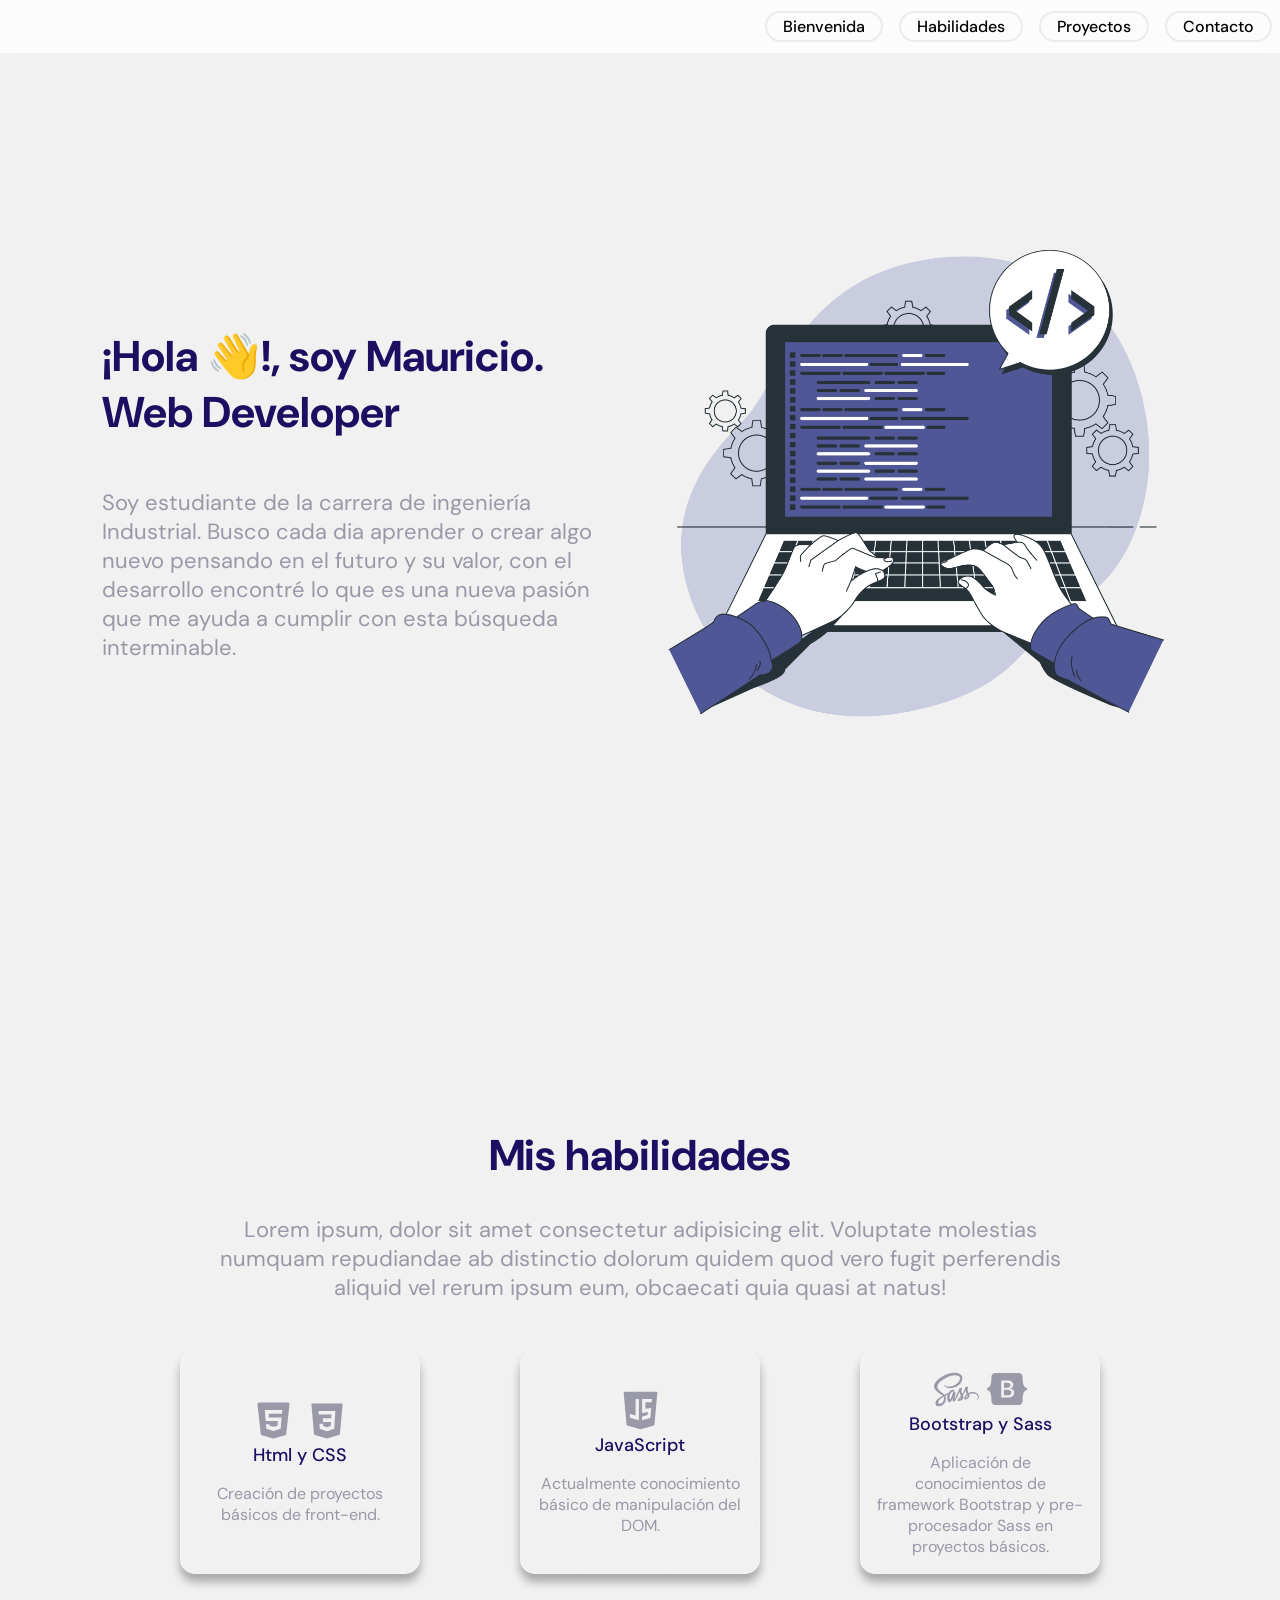
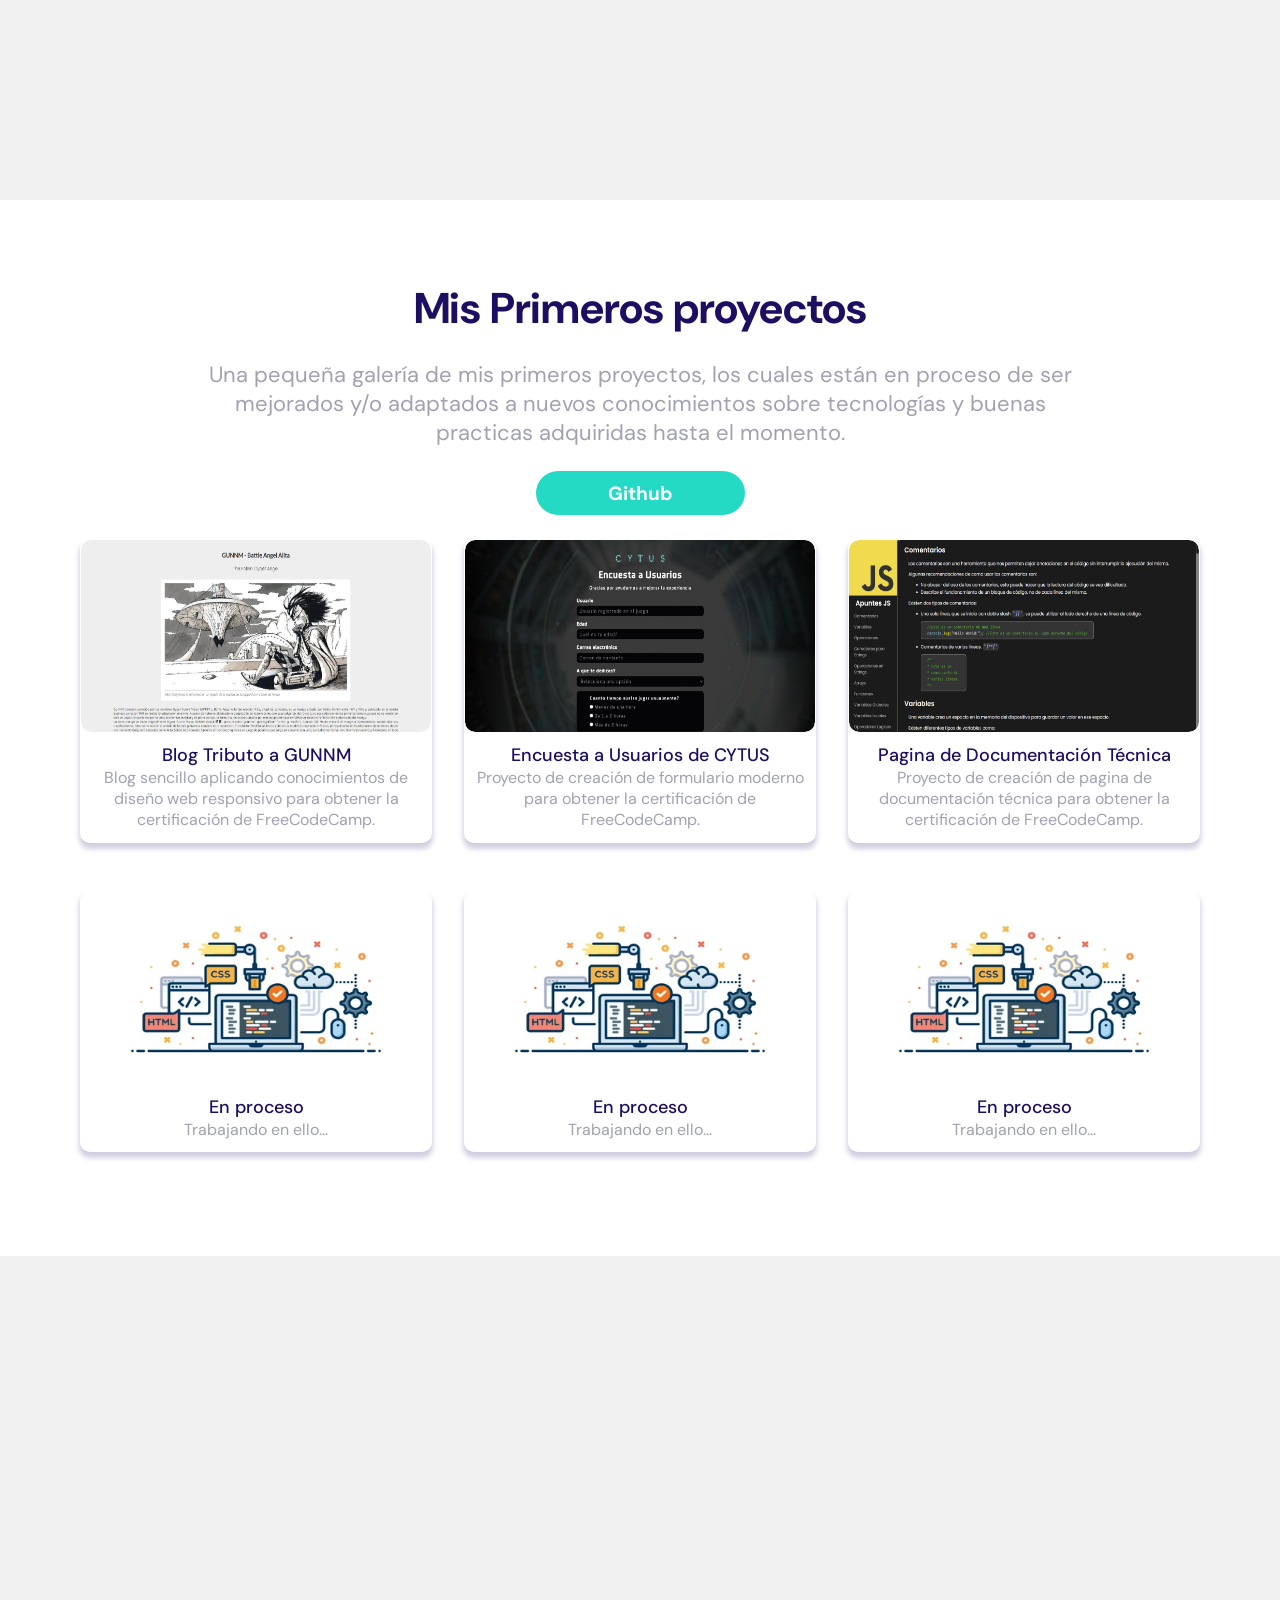
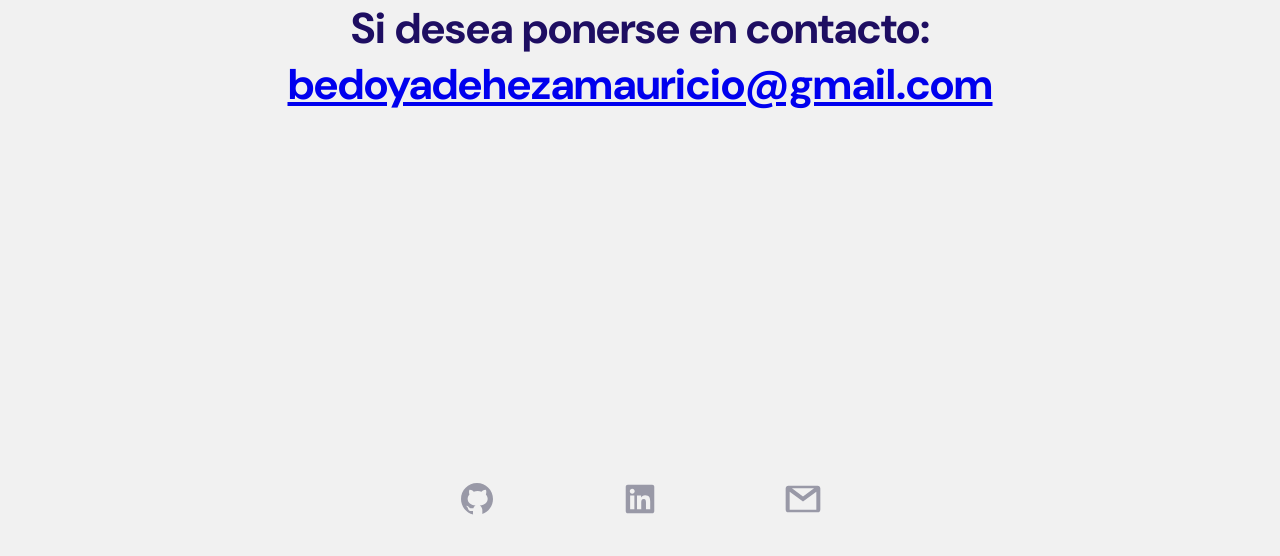
==== index.html @ 1e24821d "agregado proyecto de documentacion tecnica" ====
<!DOCTYPE html>
<html lang="es">
<head>
  <meta charset="UTF-8">
  <meta http-equiv="X-UA-Compatible" content="IE=edge">
  <meta name="viewport" content="width=device-width, initial-scale=1.0">
  <title>Portafolio Básico</title>
  <link rel="stylesheet" href="./css/styles.css">
</head>
<body>
  <nav class="nav" id="navbar">
    <!-- *hidden menu -->
    <input type="checkbox" name="check" id="check">
    <label for="check" class="check-label" id="menu-btn"><span></span></label>
    <ul class="hidden-menu">
      <li><a href="#welcome-section">Bienvenida</a></li>
      <hr>
      <li><a href="#skills-section">Habilidades</a></li>
      <hr>
      <li><a href="#projects-section">Proyectos</a></li>
      <hr>
      <li><a href="#contact-section">contacto</a></li>
    </ul>
    <!-- *end of hidden menu -->
    <ul class="nav-list">
      <li><a href="#welcome-section">Bienvenida</a></li>
      <li><a href="#skills-section">Habilidades</a></li>
      <li><a href="#projects-section">Proyectos</a></li>
      <li><a href="#contact-section">Contacto</a></li>
    </ul>
  </nav>
  <section class="welcome-section" id="welcome-section">
    <div class="presentation-text">
      <h1 class="main-text">¡Hola 👋!, soy Mauricio. <br> Web Developer</h1>
      <p class="main-paragraph">Soy estudiante de la carrera de ingeniería Industrial. Busco cada dia aprender o crear algo nuevo pensando en el futuro y su valor, con el desarrollo encontré lo que es una nueva pasión que me ayuda a cumplir con esta búsqueda interminable.</p>
    </div>
    <picture class="image-container">
      <img class="main-image" src="./assets/hands-coding.png" alt="picture of hands coding">
    </picture>
  </section>
    <section class="skills-section" id="skills-section">
      <div class="skills-container">
        <header class="skills-head">
          <h2 class="main-text">Mis habilidades</h2>
          <p class="main-paragraph">Lorem ipsum, dolor sit amet consectetur adipisicing elit. Voluptate molestias numquam repudiandae ab distinctio dolorum quidem quod vero fugit perferendis aliquid vel rerum ipsum eum, obcaecati quia quasi at natus!</p>
        </header>
        <div class="tool-container">
          <div class="tool-card">
            <div class="tool-logos">
              <svg xmlns="http://www.w3.org/2000/svg" xmlns:xlink="http://www.w3.org/1999/xlink" viewBox="0 0 60 60" width="45px" height="45px">
                <g id="surface54753585">
                <path style=" stroke:none;fill-rule:nonzero;fill:rgb(60.000002%,60.000002%,65.490198%);fill-opacity:1;" d="M 50.855469 6.664062 C 50.476562 6.242188 49.933594 6 49.367188 6 L 10.632812 6 C 10.066406 6 9.523438 6.242188 9.144531 6.664062 C 8.765625 7.089844 8.585938 7.65625 8.644531 8.21875 L 13.050781 47.867188 C 13.136719 48.671875 13.707031 49.347656 14.488281 49.566406 L 29.449219 53.84375 C 29.628906 53.894531 29.8125 53.921875 29.996094 53.921875 C 30.183594 53.921875 30.367188 53.894531 30.546875 53.84375 L 45.507812 49.566406 C 46.289062 49.347656 46.855469 48.671875 46.945312 47.867188 L 51.351562 8.21875 C 51.414062 7.65625 51.234375 7.089844 50.855469 6.664062 Z M 41.257812 20.859375 L 23.398438 20.859375 L 23.820312 25.945312 L 40.828125 25.945312 L 39.550781 40.964844 L 30.007812 44 L 29.910156 43.96875 L 20.472656 40.960938 L 19.957031 34.839844 L 24.578125 34.839844 L 24.78125 37.21875 L 30.054688 38.378906 L 35.238281 37.214844 L 35.789062 30.789062 L 19.609375 30.789062 L 18.355469 16 L 41.675781 16 Z M 41.257812 20.859375 "/>
                </g>
              </svg>
              <svg fill="#9999A7" xmlns="http://www.w3.org/2000/svg"  viewBox="0 0 50 50" width="46px" height="46px" fill-rule="evenodd"><path fill-rule="evenodd" d="M 42 6 L 39 40 L 25 44 L 11 40 L 8 6 Z M 16.800781 28 L 20.800781 28 L 20.898438 30.5 L 25 31.898438 L 29.101563 30.5 L 29.398438 26 L 20.601563 26 L 20.398438 22 L 29.601563 22 L 29.898438 18 L 16.101563 18 L 15.800781 14 L 34.101563 14 L 33.601563 22 L 32.898438 33.5 L 25 36.101563 L 17.101563 33.5 Z"/></svg>
            </div>
            <h3 class="secondary-text">Html y CSS</h3>
            <p class="secondary-paragraph">Creación de proyectos básicos de front-end.</p>
          </div>
          <div class="tool-card">
            <div class="tool-logos">
              <svg fill="#9999A7" xmlns="http://www.w3.org/2000/svg"  viewBox="0 0 50 50" width="43px" height="41px">    <path d="M45.274,2.325C45.084,2.118,44.817,2,44.536,2H5.464C5.183,2,4.916,2.118,4.726,2.325S4.443,2.81,4.468,3.089l3.52,39.427 c0.037,0.412,0.324,0.759,0.722,0.873l16.01,4.573C24.809,47.987,24.902,48,24.994,48s0.185-0.013,0.274-0.038l16.024-4.573 c0.398-0.114,0.685-0.461,0.722-0.873l3.518-39.427C45.557,2.81,45.463,2.532,45.274,2.325z M12,29.004l7,1.942V11h4v26l-11-3.051 V29.004z M38.054,22L37,34.25L27,37v-4.601l6.75-1.855l0.25-3.75L27,28V11h12l-0.345,4H31v8L38.054,22z"/></svg>
            </div>
            <h3 class="secondary-text">JavaScript</h3> 
            <p class="secondary-paragraph">Actualmente conocimiento básico de manipulación del DOM.</p>
          </div>
          <div class="tool-card">
            <div class="tool-logos">
              <svg fill="#9999A7" xmlns="http://www.w3.org/2000/svg"  viewBox="0 0 50 50" width="45px" height="45px">
                <path d="M43.03,27.802c-1.747,0.009-3.261,0.429-4.53,1.054c-0.464-0.926-0.934-1.741-1.013-2.347 c-0.092-0.707-0.199-1.129-0.088-1.972c0.111-0.843,0.599-2.036,0.591-2.125c-0.007-0.089-0.109-0.518-1.117-0.526 c-1.008-0.007-1.87,0.194-1.972,0.46c-0.102,0.266-0.296,0.865-0.416,1.49c-0.177,0.914-2.012,4.174-3.055,5.879 c-0.341-0.666-0.631-1.252-0.691-1.716c-0.092-0.707-0.199-1.129-0.088-1.972c0.111-0.843,0.599-2.036,0.591-2.125 c-0.007-0.089-0.109-0.518-1.117-0.526c-1.008-0.007-1.87,0.194-1.972,0.46c-0.102,0.266-0.21,0.888-0.416,1.49 c-0.207,0.602-2.647,6.039-3.286,7.448c-0.326,0.718-0.609,1.295-0.809,1.689c-0.001-0.001-0.001-0.002-0.001-0.002 s-0.012,0.026-0.034,0.071c-0.171,0.335-0.273,0.521-0.273,0.521s0.001,0.003,0.003,0.007c-0.136,0.246-0.281,0.475-0.353,0.475 c-0.05,0-0.151-0.656,0.022-1.555c0.363-1.886,1.235-4.828,1.227-4.929c-0.004-0.052,0.162-0.564-0.57-0.833 c-0.711-0.26-0.965,0.174-1.03,0.175c-0.063,0.001-0.11,0.153-0.11,0.153s0.793-3.308-1.512-3.308c-1.44,0-3.436,1.576-4.42,3.004 c-0.62,0.338-1.948,1.063-3.357,1.837c-0.541,0.297-1.093,0.601-1.617,0.89c-0.036-0.039-0.071-0.079-0.108-0.118 c-2.794-2.981-7.958-5.089-7.739-9.096c0.08-1.457,0.586-5.293,9.924-9.946c7.649-3.812,13.773-2.763,14.831-0.438 c1.512,3.321-3.273,9.494-11.216,10.384c-3.027,0.339-4.62-0.834-5.017-1.271c-0.417-0.46-0.479-0.481-0.635-0.394 c-0.254,0.141-0.093,0.547,0,0.789c0.237,0.617,1.21,1.712,2.87,2.256c1.46,0.479,5.013,0.742,9.311-0.92 c4.813-1.862,8.571-7.041,7.468-11.37c-1.123-4.403-8.423-5.85-15.332-3.396c-4.112,1.461-8.563,3.754-11.764,6.747 c-3.806,3.56-4.412,6.658-4.162,7.952c0.889,4.6,7.228,7.595,9.767,9.815c-0.125,0.069-0.243,0.134-0.35,0.193 c-1.273,0.63-6.105,3.159-7.314,5.831c-1.371,3.031,0.218,5.206,1.271,5.499c3.26,0.907,6.606-0.725,8.404-3.407 c1.798-2.681,1.578-6.172,0.753-7.766c-0.01-0.02-0.022-0.039-0.032-0.059c0.329-0.195,0.664-0.392,0.996-0.587 c0.648-0.38,1.284-0.735,1.836-1.036c-0.309,0.846-0.535,1.86-0.653,3.325c-0.138,1.721,0.567,3.945,1.49,4.82 c0.406,0.385,0.895,0.394,1.205,0.394c1.074,0,1.564-0.893,2.103-1.95c0.662-1.296,1.249-2.804,1.249-2.804 s-0.737,4.075,1.271,4.075c0.731,0,1.467-0.949,1.795-1.432c0.001,0.005,0.001,0.008,0.001,0.008s0.019-0.031,0.056-0.095 c0.076-0.116,0.119-0.19,0.119-0.19s0.002-0.008,0.004-0.021c0.294-0.51,0.946-1.674,1.924-3.594 c1.263-2.48,2.475-5.586,2.475-5.586s0.113,0.76,0.482,2.015c0.217,0.739,0.679,1.556,1.043,2.339 c-0.293,0.407-0.473,0.64-0.473,0.64s0.002,0.004,0.005,0.012c-0.234,0.311-0.497,0.646-0.772,0.974 c-0.997,1.188-2.185,2.544-2.344,2.936c-0.187,0.461-0.143,0.801,0.219,1.073c0.264,0.199,0.735,0.23,1.227,0.197 c0.896-0.06,1.527-0.283,1.838-0.418c0.485-0.171,1.05-0.441,1.58-0.831c0.978-0.719,1.568-1.748,1.512-3.111 c-0.031-0.751-0.271-1.495-0.574-2.198c0.089-0.128,0.178-0.256,0.267-0.387c1.542-2.255,2.738-4.732,2.738-4.732 s0.113,0.76,0.482,2.015c0.187,0.636,0.556,1.329,0.887,2.009c-1.45,1.178-2.349,2.547-2.662,3.445 c-0.577,1.661-0.125,2.414,0.723,2.585c0.384,0.078,0.927-0.098,1.335-0.271c0.508-0.168,1.118-0.449,1.688-0.868 c0.978-0.719,1.919-1.726,1.862-3.089c-0.026-0.62-0.194-1.236-0.422-1.828c1.229-0.512,2.821-0.797,4.848-0.56 c4.349,0.508,5.202,3.223,5.039,4.359c-0.163,1.137-1.075,1.761-1.38,1.95c-0.305,0.189-0.398,0.254-0.372,0.394 c0.037,0.204,0.178,0.196,0.438,0.152c0.358-0.06,2.283-0.924,2.366-3.022C50.102,30.703,47.55,27.778,43.03,27.802z M9.512,39.102 c-1.44,1.571-3.453,2.165-4.316,1.665c-0.932-0.54-0.563-2.854,1.205-4.521c1.077-1.016,2.468-1.952,3.391-2.529 c0.21-0.126,0.518-0.312,0.893-0.537c0.062-0.035,0.097-0.055,0.097-0.055l-0.001-0.002c0.072-0.043,0.147-0.088,0.223-0.134 C11.647,35.363,11.024,37.453,9.512,39.102z M20.005,31.968c-0.502,1.223-1.552,4.352-2.191,4.184 c-0.549-0.144-0.883-2.523-0.11-4.863c0.389-1.178,1.22-2.586,1.709-3.133c0.786-0.879,1.652-1.167,1.862-0.81 C21.544,27.8,20.32,31.201,20.005,31.968z M28.675,36.105c-0.213,0.111-0.408,0.181-0.498,0.127 c-0.067-0.04,0.088-0.186,0.088-0.186s1.084-1.167,1.512-1.698c0.248-0.309,0.537-0.676,0.85-1.086 c0.003,0.041,0.004,0.082,0.004,0.122C30.627,34.782,29.277,35.725,28.675,36.105z M35.354,34.582 c-0.159-0.113-0.132-0.478,0.389-1.614c0.205-0.446,0.672-1.198,1.485-1.916c0.094,0.295,0.152,0.578,0.15,0.842 C37.367,33.653,36.112,34.31,35.354,34.582z"/>
              </svg>
              <svg xmlns="http://www.w3.org/2000/svg" width="40" height="32" viewBox="0 0 118 94" role="img"><title>Bootstrap</title>
                <path fill-rule="evenodd" clip-rule="evenodd" d="M24.509 0c-6.733 0-11.715 5.893-11.492 12.284.214 6.14-.064 14.092-2.066 20.577C8.943 39.365 5.547 43.485 0 44.014v5.972c5.547.529 8.943 4.649 10.951 11.153 2.002 6.485 2.28 14.437 2.066 20.577C12.794 88.106 17.776 94 24.51 94H93.5c6.733 0 11.714-5.893 11.491-12.284-.214-6.14.064-14.092 2.066-20.577 2.009-6.504 5.396-10.624 10.943-11.153v-5.972c-5.547-.529-8.934-4.649-10.943-11.153-2.002-6.484-2.28-14.437-2.066-20.577C105.214 5.894 100.233 0 93.5 0H24.508zM80 57.863C80 66.663 73.436 72 62.543 72H44a2 2 0 01-2-2V24a2 2 0 012-2h18.437c9.083 0 15.044 4.92 15.044 12.474 0 5.302-4.01 10.049-9.119 10.88v.277C75.317 46.394 80 51.21 80 57.863zM60.521 28.34H49.948v14.934h8.905c6.884 0 10.68-2.772 10.68-7.727 0-4.643-3.264-7.207-9.012-7.207zM49.948 49.2v16.458H60.91c7.167 0 10.964-2.876 10.964-8.281 0-5.406-3.903-8.178-11.425-8.178H49.948z" fill="#9999A7"></path>
              </svg>
            </div>
            <h3 class="secondary-text">Bootstrap y Sass</h3>
            <p class="secondary-paragraph">Aplicación de conocimientos de framework Bootstrap y pre-procesador Sass en proyectos básicos.</p>
          </div>
        </div>
      </div>
    </section>
  <section class="projects-section" id="projects-section">
    <header class="projects-head">
      <h2 class="main-text">Mis Primeros proyectos</h2>
      <p class="main-paragraph">Una pequeña galería de mis primeros proyectos, los cuales están en proceso de ser mejorados y/o adaptados a nuevos conocimientos sobre tecnologías y buenas practicas adquiridas hasta el momento.</p>
      <a href="https://github.com/MauBedoya" target="_blank"><button class="btn-git">Github</button></a>
    </header>
    <div class="gallery">
      <a class="project" href="https://maubedoya.github.io/pagina-tributo-GUNNM/GUNNM.html" target="_blank">
        <figure class="thumbnail">
          <img src="./assets/AlitaBlog-thumbnail.JPG" alt="imagen proyecto página tributo">
          <div class="layer">
            <h4>Tecnologías:</h4>
            <ul>
              <li>Html</li>
              <li>CSS</li>
            </ul>
          </div>
        </figure>
        <div class="project-text">
          <h3 class="secondary-text project-title">Blog Tributo a GUNNM</h3>
          <p class="secondary-paragraph">Blog sencillo aplicando conocimientos de diseño web responsivo para obtener la certificación de FreeCodeCamp.</p>
        </div>
      </a>
      <a class="project" href="https://maubedoya.github.io/survey-form-cytus/cytusSF.html" target="_blank">
        <figure class="thumbnail">
          <img src="./assets/cytusSurvey-thumbnail.JPG" alt="imagen de proyecto encuesta">
          <div class="layer">
            <h4>Tecnologías:</h4>
            <ul>
              <li>Html</li>
              <li>CSS</li>
            </ul>
          </div>
        </figure>
        <div class="project-text">
          <h3 class="secondary-text project-title">Encuesta a Usuarios de CYTUS</h3>
          <p class="secondary-paragraph">Proyecto de creación de formulario moderno para obtener la certificación de FreeCodeCamp.</p>
        </div>
      </a>
      <a class="project" href="https://maubedoya.github.io/documentacion-tecnica/javascript.html" target="_blank">
        <figure class="thumbnail">
          <img src="./assets/apuntesJS-thumbnail.JPG" alt="imagen de proyecto de documentación">
          <div class="layer">
            <h4>Tecnologías:</h4>
            <ul>
              <li>Html</li>
              <li>CSS</li>
            </ul>
          </div>
        </figure>
        <div class="project-text">
          <h3 class="secondary-text project-title">Pagina de Documentación Técnica</h3>
          <p class="secondary-paragraph">Proyecto de creación de pagina de documentación técnica para obtener la certificación de FreeCodeCamp.</p>
        </div>
      </a>
      <a class="project" href="" target="_blank">
        <figure class="thumbnail">
          <img src="./assets/working-thumbnail.png" alt="sin proyecto aun">
          <div class="layer">
            <h4>Tecnologías:</h4>
            <ul>
              <li>----</li>
            </ul>
          </div>
        </figure>
        <div class="project-text">
          <h3 class="secondary-text project-title">En proceso</h3>
          <p class="secondary-paragraph">Trabajando en ello...</p>
        </div>
      </a>
      <a class="project" href="" target="_blank">
        <figure class="thumbnail">
          <img src="./assets/working-thumbnail.png" alt="sin proyecto aun">
          <div class="layer">
            <h4>Tecnologías:</h4>
            <ul>
              <li>----</li>
            </ul>
          </div>
        </figure>
        <div class="project-text">
          <h3 class="secondary-text project-title">En proceso</h3>
          <p class="secondary-paragraph">Trabajando en ello...</p>
        </div>
      </a>
      <a class="project" href="" target="_blank">
        <figure class="thumbnail">
          <img src="./assets/working-thumbnail.png" alt="sin proyecto aun">
          <div class="layer">
            <h4>Tecnologías:</h4>
            <ul>
              <li>----</li>
            </ul>
          </div>
        </figure>
        <div class="project-text">
          <h3 class="secondary-text project-title">En proceso</h3>
          <p class="secondary-paragraph">Trabajando en ello...</p>
        </div>
      </a>
    </div>
  </section>
  <footer class="contact" id="contact-section">
    <div class="contact-head">
      <h2 class="main-text">Si desea ponerse en contacto: 
      </h2>
      <p class="main-text"><a href="mailto:bedoyadehezamauricio@gmail.com">bedoyadehezamauricio@gmail.com</a> </p> 
    </div>
    <div class="icons">
      <a href="https://github.com/MauBedoya" target="_blank">
        <svg fill="#9999A7" xmlns="http://www.w3.org/2000/svg" viewBox="0 0 30 30" width="40px" height="40px"><path d="M15,3C8.373,3,3,8.373,3,15c0,5.623,3.872,10.328,9.092,11.63C12.036,26.468,12,26.28,12,26.047v-2.051 c-0.487,0-1.303,0-1.508,0c-0.821,0-1.551-0.353-1.905-1.009c-0.393-0.729-0.461-1.844-1.435-2.526 c-0.289-0.227-0.069-0.486,0.264-0.451c0.615,0.174,1.125,0.596,1.605,1.222c0.478,0.627,0.703,0.769,1.596,0.769 c0.433,0,1.081-0.025,1.691-0.121c0.328-0.833,0.895-1.6,1.588-1.962c-3.996-0.411-5.903-2.399-5.903-5.098 c0-1.162,0.495-2.286,1.336-3.233C9.053,10.647,8.706,8.73,9.435,8c1.798,0,2.885,1.166,3.146,1.481C13.477,9.174,14.461,9,15.495,9 c1.036,0,2.024,0.174,2.922,0.483C18.675,9.17,19.763,8,21.565,8c0.732,0.731,0.381,2.656,0.102,3.594 c0.836,0.945,1.328,2.066,1.328,3.226c0,2.697-1.904,4.684-5.894,5.097C18.199,20.49,19,22.1,19,23.313v2.734 c0,0.104-0.023,0.179-0.035,0.268C23.641,24.676,27,20.236,27,15C27,8.373,21.627,3,15,3z"/></svg>
      </a>
      <a href="https://www.linkedin.com/in/mauricio-bedoya-deheza-106a99252" target="_blank">
        <svg width="30" height="30" viewBox="0 0 23 22" fill="none" xmlns="http://www.w3.org/2000/svg">
          <path d="M20.875 0.032959H2.12012C1.26074 0.032959 0.5625 0.740967 0.5625 1.61011V20.3308C0.5625 21.2 1.26074 21.908 2.12012 21.908H20.875C21.7344 21.908 22.4375 21.2 22.4375 20.3308V1.61011C22.4375 0.740967 21.7344 0.032959 20.875 0.032959ZM7.17383 18.783H3.93164V8.34351H7.17871V18.783H7.17383ZM5.55273 6.91772C4.5127 6.91772 3.67285 6.073 3.67285 5.03784C3.67285 4.00269 4.5127 3.15796 5.55273 3.15796C6.58789 3.15796 7.43262 4.00269 7.43262 5.03784C7.43262 6.07788 6.59277 6.91772 5.55273 6.91772ZM19.3271 18.783H16.085V13.7048C16.085 12.4939 16.0605 10.9363 14.4004 10.9363C12.7109 10.9363 12.4521 12.2546 12.4521 13.6169V18.783H9.20996V8.34351H12.3203V9.76929H12.3643C12.7988 8.94897 13.8584 8.08472 15.4355 8.08472C18.7168 8.08472 19.3271 10.2478 19.3271 13.0603V18.783Z" fill="#9999A7"/>
        </svg>
      </a>
      <a href="mailto:bedoyadehezamauricio@gmail.com">
        <svg xmlns="http://www.w3.org/2000/svg" xmlns:xlink="http://www.w3.org/1999/xlink" viewBox="0 0 60 60" width="40px" height="40px">
          <g id="surface51566634">
          <path style=" stroke:none;fill-rule:nonzero;fill:rgb(60.000002%,60.000002%,65.490198%);fill-opacity:1;" d="M 8 10 C 5.8125 10 4 11.8125 4 14 L 4 46 C 4 48.1875 5.8125 50 8 50 L 52 50 C 54.1875 50 56 48.1875 56 46 L 56 14 C 56 11.8125 54.1875 10 52 10 Z M 13.398438 14 L 46.601562 14 L 30 26.269531 Z M 10 18.949219 L 30 33.730469 L 50 18.949219 L 50 46 L 10 46 Z M 10 18.949219 "/>
          </g>
          </svg>
      </a>
    </div>
  </footer>
</body>
</html>
---- css/styles.css ----
@import url('https://fonts.googleapis.com/css2?family=DM+Sans:wght@400;500;700&display=swap');

/* desplazamiento suave */
@media (prefers-reduced-motion: no-preference) {
  * {
    scroll-behavior: smooth;
  }
}

:root {
  --main-color: #f1f1f1;
  --main-sec-text-color: #1E0E62;
  --paragraph-text-color: rgba(21, 20, 57, 0.4);
}
* {
  margin: 0;
  padding: 0;
  box-sizing: border-box;
  font-family: 'DM Sans', sans-serif;
}

/* text styles */
.main-text {
  color: var(--main-sec-text-color);
  font-size: 2.6875rem;
  font-weight: 700;
}
.secondary-text {
  color: var(--main-sec-text-color);
  font-size: 1.125rem;
  font-weight: 500;
}

.main-paragraph {
  color: var(--paragraph-text-color);
  font-size: 1.375rem;
  font-weight: 400;
}
.secondary-paragraph {
  color: var(--paragraph-text-color);
  font-size: 1rem;
  font-weight: 400;
}

/* navigation bar styles */
.nav {
  width: 100%;
  height: fit-content;
  position: fixed;
  background-color: rgba(255, 255, 255, 0.8);
  backdrop-filter: blur(7px);
  display: flex;
  justify-content: flex-end;
  padding: 1rem 0.5rem;
  z-index: 1;
}
.nav-list {
  display: flex;
  align-items: center;
  flex-wrap: wrap;
  height: 100%;
  gap: 1rem;
}
.nav-list li {
  list-style: none;
}
.nav-list li a {
  text-decoration: none;
  color: var(--main-text-color);
  font-size: 1rem;
  font-weight: 500;
  border: solid 2px #EBEAED;
  border-radius: 100px;
  padding: 0.2rem 1rem;
}

/* hidden menu styles */
.nav input {
  display: none;
}
.check-label {
  display: none;
  float: right;
  text-decoration: none;
  color: var(--main-text-color);
  font-size: 1rem;
  font-weight: 500;
  border: solid 2px #EBEAED;
  border-radius: 100px;
  padding: 0.2rem 1rem;
}
.check-label span::before { 
  content: "MENU";
}
.hidden-menu {
  display: none;
  opacity: 0;
  height: fit-content;
  width: 100%;
  flex-direction: column;
  align-items: center;
  justify-content: center;
  list-style: none;
  font-weight: 700;
  gap: 0.5rem;
  animation: menu 600ms forwards;
}
.hidden-menu hr {
  background-color: rgba(21, 20, 57, 0.1);
  width: 80%;
  height: 1px;
}
.hidden-menu a {
  text-decoration: none;
  color: var(--main-sec-text-color);
}

/* welcome-section styles */
.welcome-section {
  width: 100%;
  min-height: 100vh;
  display: flex;
  align-items: center;
  justify-content: space-evenly;
  gap: 1.75rem;
  background-color: var(--main-color);
  padding: 10vh 8vw 0;
}
.presentation-text {
  flex: 1;
}
.presentation-text h1 {
  margin-bottom: 3rem;
}
.image-container {
  flex: 1;
}
.main-image {
  width: 100%;
  animation: rebound 2s infinite;
}

/* skills section styles */
.skills-section {
  width: 100%;
  min-height: 100vh;
  background-color: var(--main-color);
}
.skills-container {
  display: flex;
  flex-direction: column;
  min-height: 100vh;
  align-items: center;
  justify-content: center;
  text-align: center;
  gap: 3rem;
}
.skills-container .skills-head {
  width: 70%;
}
.skills-head h2 {
  margin-bottom: 2rem;
}
.tool-container {
  display: flex;
  justify-content: space-evenly;
  flex-wrap: wrap;
  gap: 3rem;
  width: 80%;
}
.tool-card {
  display: flex;
  flex-direction: column;
  align-items: center;
  justify-content: center;
  max-width: 15rem;
  padding: 1rem;
  background: linear-gradient(135deg, rgba(255, 255, 255, 0.1), rgba(255, 255, 255, 0));
  border-radius: 15px;
  border: 1px solid rgba(255, 255, 255, 0.18);
  box-shadow: 0 8px 10px 0 rgba(0, 0, 0, 0.3);
}
.tool-card h3 {
  margin-bottom: 1rem;
}
.tool-logos {
  display: flex;
  align-items: center;
  justify-content: center;
  height: 45px;
  gap: 0.5rem;
}

/* projects section styles */
.projects-section {
  width: 100%;
  display: flex;
  flex-direction: column;
  align-items: center;
  justify-content: center;
  text-align: center;
  padding: 5rem 0;
}
.project {
  border: 1px solid transparent;
  border-radius: 10px;
  transition: all 500ms ease-out;
  box-shadow: 0 5px 5px 1px rgba(29, 14, 98, 0.2);
}
.projects-section .projects-head {
  width: 70%;
}
.projects-head h2 {
  margin-bottom: 1.5rem;
}
.btn-git {
  border: none;
  border-radius: 100px;
  background-color: #25DAC5;
  padding: 0.6rem 4.5rem;
  color: white;
  font-size: 1.2rem;
  font-weight: 700;
  margin-top: 1.5rem;
  cursor: pointer;
}
.projects-section .gallery {
  display: flex;
  align-items: center;
  justify-content: center;
  flex-wrap: wrap;
  padding: 1.5rem 3rem;
  gap: 3rem 2rem;
}
.project {
  width: 22rem;
  height: auto;
  text-decoration: none;
}
.project-text {
  padding: 0.7rem;
}
.thumbnail {
  position: relative;
  width: 100%;
  height: 65%;
  overflow: hidden;
  border-radius: 10px;
  display: flex;
  flex-direction: column;
  align-items: center;
  justify-content: center;
}
.thumbnail img {
  height: 12rem;
  width: 100%;
  border-radius: 10px;
  scale: 1; 
  transition: all 500ms ease-out;
}
.thumbnail .layer {
  position: absolute;
  width: 100%;
  height: 100%;
  background-color: rgba(29, 14, 98, 0.75);
  color: var(--main-color);
  font-weight: 500;
  opacity: 0;
  display: flex;
  flex-direction: column;
  align-items: center;
  justify-content: center;
  gap: 50%;
  text-align: start;
  transition: all 500ms ease-out;
}

/* contact section styles  */
.contact {
  width: 100%;
  height: 100vh;
  display: flex;
  flex-direction: column;
  align-items: center;
  justify-content: center;
  text-align: center;
  background-color: var(--main-color);
}
.contact-head {
  height: 90%;
  display: flex;
  flex-direction: column;
  align-items: center;
  justify-content: center;
}

.icons {
  height: 10%;
  display: flex;
  align-items: center;
  gap: 10vw;
  margin-bottom: 10px;
}

/*Responsive*/
@media (max-width: 768px) {
  html {
    font-size: 90%;
  }
}
@media (max-width: 576px) {
  html {
    font-size: 80%;
  }
  .welcome-section {
    flex-direction: column;
    padding: 11vh 8vw 0;
    gap: 4rem;
  }
  .welcome-section .presentation-text {
    flex: 0;
  }
  footer .main-text {
    font-size: 1.6875rem;
  }
}
@media (max-width: 400px) {
  .welcome-section {  
    padding: 11vh 8vw 0;
    gap: 2rem;
  }
  .welcome-section .main-image {
    width: 60%;
  }
  .skills-section {
    padding: 11vh 0 0;
  }
  .skills-container {
    justify-content: flex-start;
  }
  .skills-section .tool-container {
    gap: 1rem;
  }
  footer .main-text {
    font-size: 1.2rem;
  }
}
    /* new menu */
@media (max-width: 442px) {
  .nav {
    display: block;
  }
  .nav-list {
    display: none;
  }
  .check-label {
    display: inline;
  }
  input:checked + .check-label span::before { 
    content: "CERRAR";
  }
  input:checked ~ .hidden-menu {
    display: flex;
  }
}

/*Animation*/
@keyframes rebound {
  0% {
    padding-top: 0;
  }
  50% {
    padding-top: 30px;
  }
  100% {
    padding-top: 0;
  }
}

@keyframes menu {
  0% {
    opacity: 0;
  }
  100% {
    opacity: 1;
  }
}

/* effects */
.nav-list li a:hover, .check-label:hover {
  background-color: rgba(29, 14, 98, 0.1);
}

.project:hover {
  border: 1px solid rgba(128, 128, 128, 0.5);
  box-shadow: 0 5px 10px 1px rgba(29, 14, 98, 0.3);
}
.project:hover .thumbnail .layer {
  opacity: 1;
  visibility: visible;
  gap: 0;
}
.project:hover .thumbnail img {
  transform: scale(1.1);
}
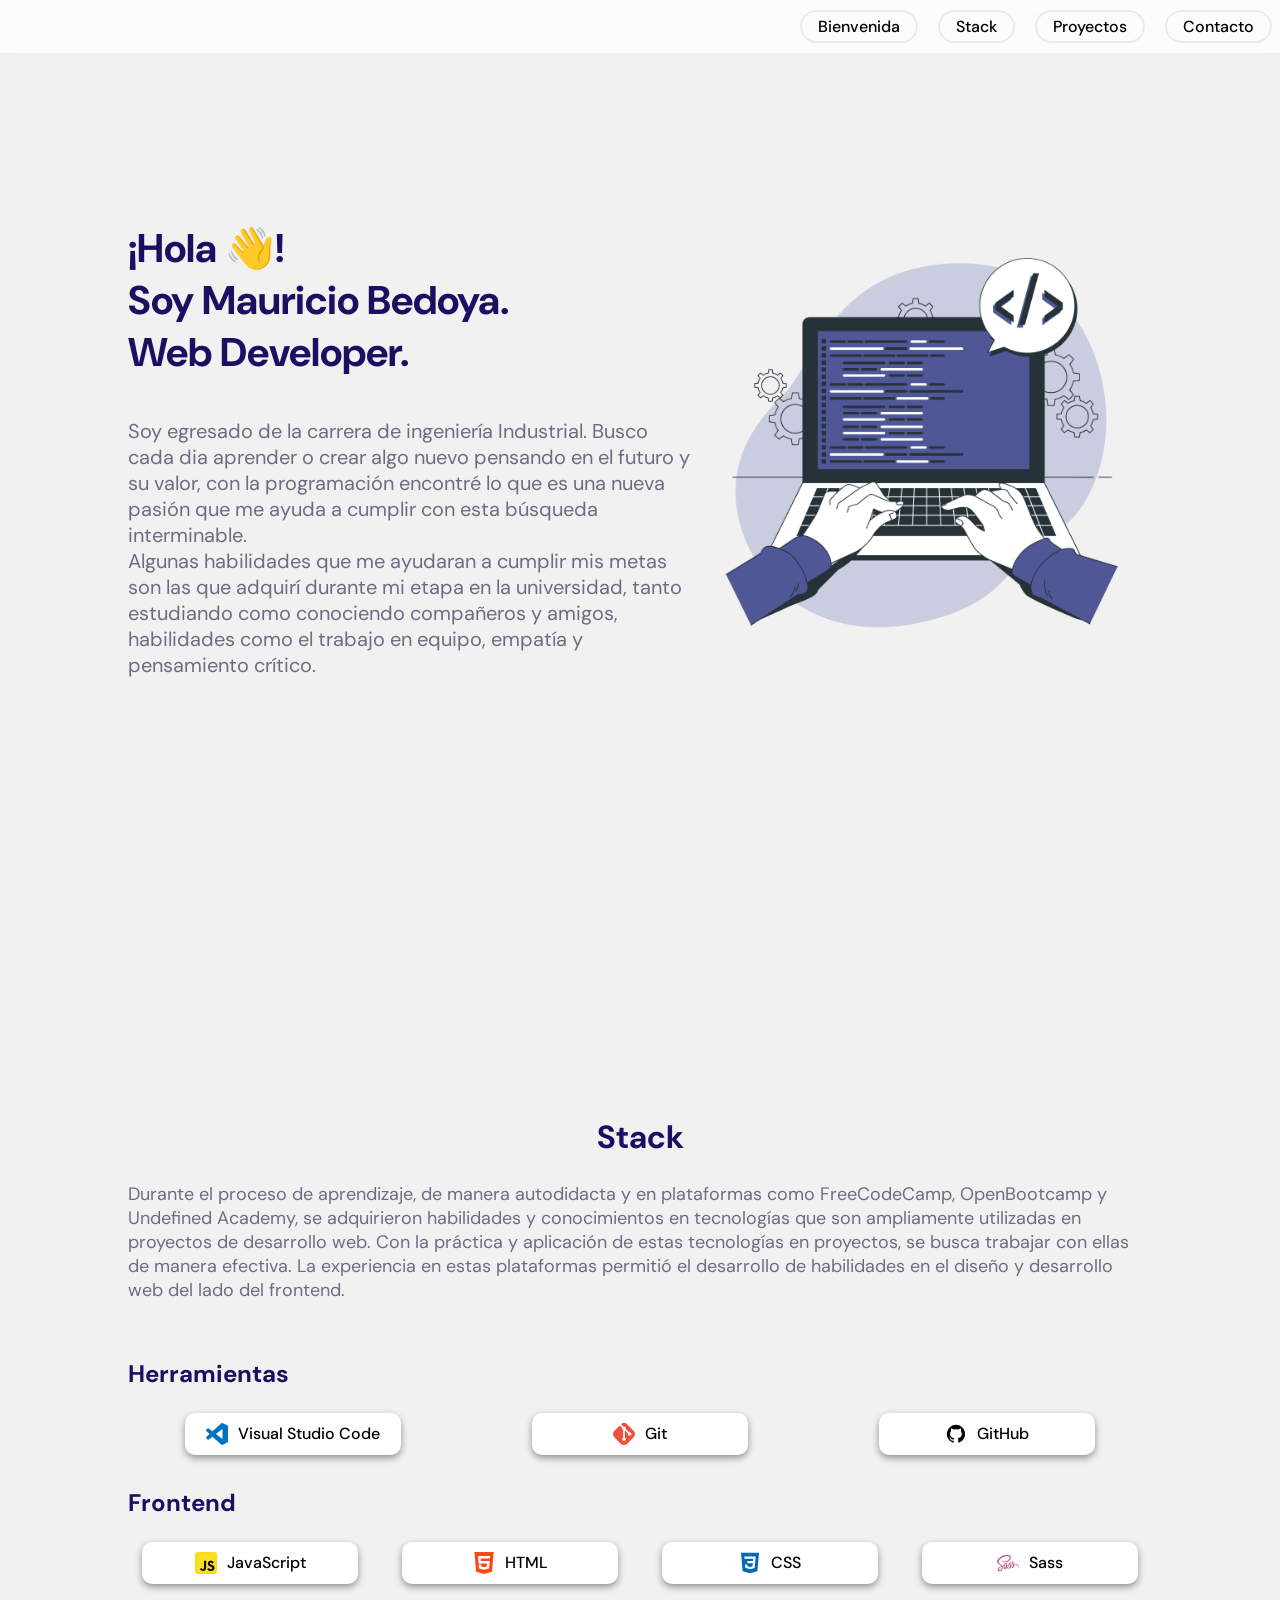
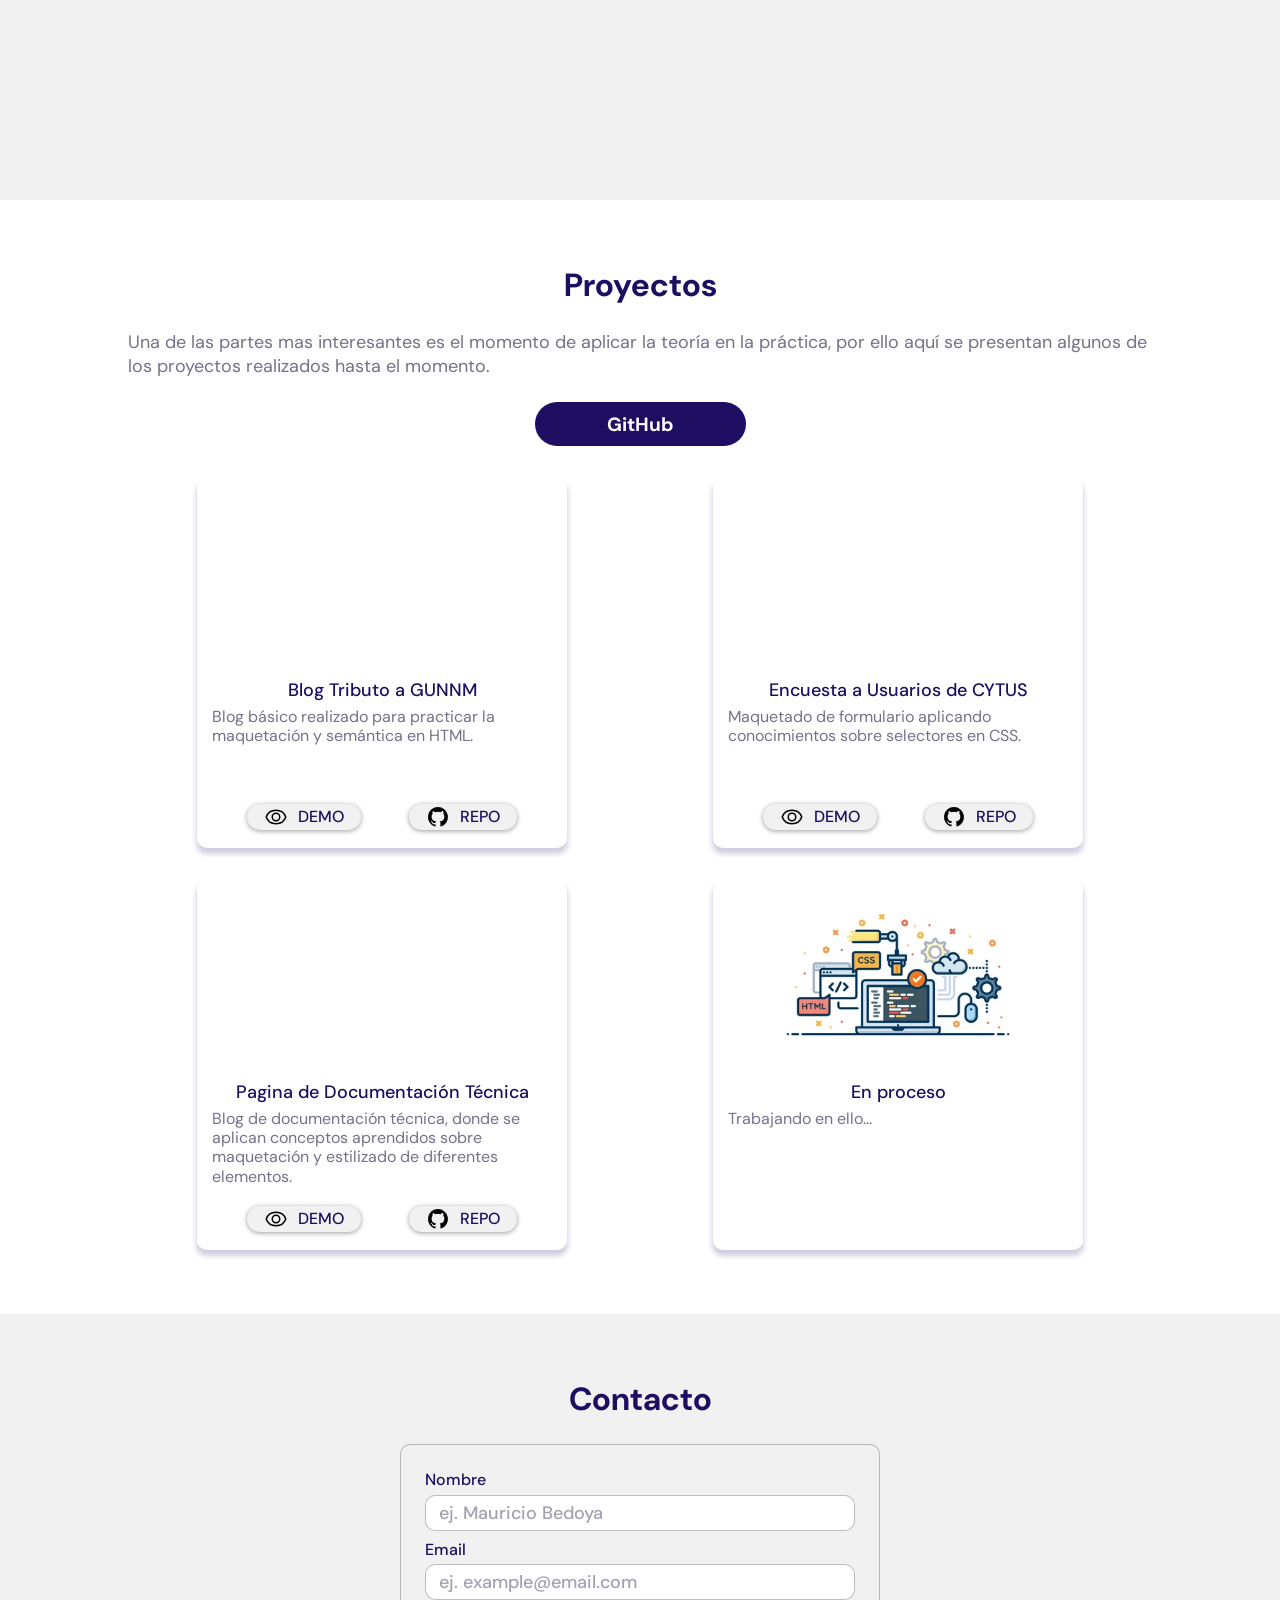
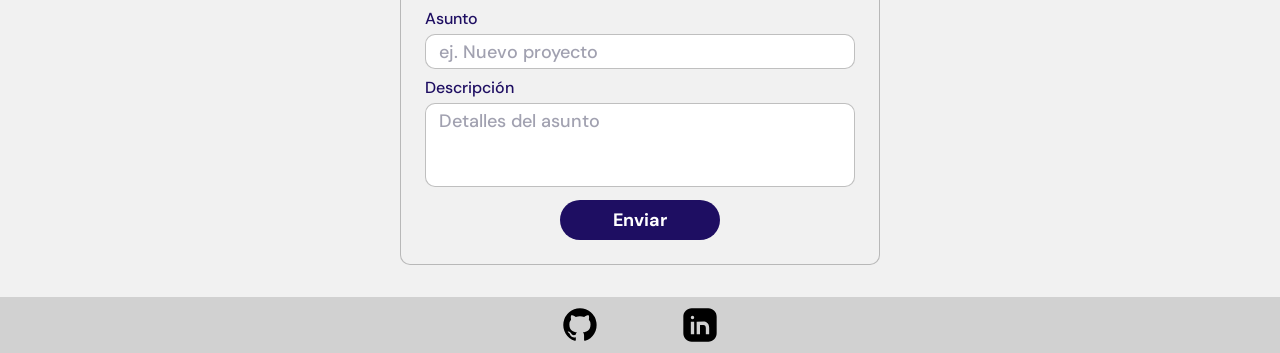
==== commit 0bf1b4a8: "redesign" ====
--- a/index.html
+++ b/index.html
@@ -4,206 +4,217 @@
   <meta charset="UTF-8">
   <meta http-equiv="X-UA-Compatible" content="IE=edge">
   <meta name="viewport" content="width=device-width, initial-scale=1.0">
-  <title>Portafolio Básico</title>
+  <link rel="shortcut icon" href="./assets/web-icon.png" type="image/x-icon">
+  <title>Mauricio Bedoya | Desarrollo Web</title>
   <link rel="stylesheet" href="./css/styles.css">
 </head>
 <body>
-  <nav class="nav" id="navbar">
-    <!-- *hidden menu -->
-    <input type="checkbox" name="check" id="check">
-    <label for="check" class="check-label" id="menu-btn"><span></span></label>
-    <ul class="hidden-menu">
-      <li><a href="#welcome-section">Bienvenida</a></li>
-      <hr>
-      <li><a href="#skills-section">Habilidades</a></li>
-      <hr>
-      <li><a href="#projects-section">Proyectos</a></li>
-      <hr>
-      <li><a href="#contact-section">contacto</a></li>
-    </ul>
-    <!-- *end of hidden menu -->
-    <ul class="nav-list">
-      <li><a href="#welcome-section">Bienvenida</a></li>
-      <li><a href="#skills-section">Habilidades</a></li>
-      <li><a href="#projects-section">Proyectos</a></li>
-      <li><a href="#contact-section">Contacto</a></li>
+  <nav class="navbar">
+    <ul class="navbar__ul">
+      <li><a href="#welcome">Bienvenida</a></li>
+      <li><a href="#stack">Stack</a></li>
+      <li><a href="#projects">Proyectos</a></li>
+      <li><a href="#contact">Contacto</a></li>
     </ul>
   </nav>
-  <section class="welcome-section" id="welcome-section">
-    <div class="presentation-text">
-      <h1 class="main-text">¡Hola 👋!, soy Mauricio. <br> Web Developer</h1>
-      <p class="main-paragraph">Soy estudiante de la carrera de ingeniería Industrial. Busco cada dia aprender o crear algo nuevo pensando en el futuro y su valor, con el desarrollo encontré lo que es una nueva pasión que me ayuda a cumplir con esta búsqueda interminable.</p>
-    </div>
-    <picture class="image-container">
-      <img class="main-image" src="./assets/hands-coding.png" alt="picture of hands coding">
-    </picture>
-  </section>
-    <section class="skills-section" id="skills-section">
-      <div class="skills-container">
-        <header class="skills-head">
-          <h2 class="main-text">Mis habilidades</h2>
-          <p class="main-paragraph">Lorem ipsum, dolor sit amet consectetur adipisicing elit. Voluptate molestias numquam repudiandae ab distinctio dolorum quidem quod vero fugit perferendis aliquid vel rerum ipsum eum, obcaecati quia quasi at natus!</p>
+  <main class="container">
+    <section class="container__welcome" id="welcome">
+      <div class="welcome__content content">
+        <header class="welcome__intro">
+          <h1 class="intro__title">¡Hola 👋!
+            <br>Soy Mauricio Bedoya. 
+            <br>Web Developer.
+          </h1>
+          <p class="intro__paragraph">Soy egresado de la carrera de ingeniería Industrial. Busco cada dia aprender o crear algo nuevo pensando en el futuro y su valor, con la programación encontré lo que es una nueva pasión que me ayuda a cumplir con esta búsqueda interminable.
+          <br>
+          Algunas habilidades que me ayudaran a cumplir mis metas son las que adquirí durante mi etapa en la universidad, tanto estudiando como conociendo compañeros y amigos, habilidades como el trabajo en equipo, empatía y pensamiento crítico.</p>
         </header>
-        <div class="tool-container">
-          <div class="tool-card">
-            <div class="tool-logos">
-              <svg xmlns="http://www.w3.org/2000/svg" xmlns:xlink="http://www.w3.org/1999/xlink" viewBox="0 0 60 60" width="45px" height="45px">
-                <g id="surface54753585">
-                <path style=" stroke:none;fill-rule:nonzero;fill:rgb(60.000002%,60.000002%,65.490198%);fill-opacity:1;" d="M 50.855469 6.664062 C 50.476562 6.242188 49.933594 6 49.367188 6 L 10.632812 6 C 10.066406 6 9.523438 6.242188 9.144531 6.664062 C 8.765625 7.089844 8.585938 7.65625 8.644531 8.21875 L 13.050781 47.867188 C 13.136719 48.671875 13.707031 49.347656 14.488281 49.566406 L 29.449219 53.84375 C 29.628906 53.894531 29.8125 53.921875 29.996094 53.921875 C 30.183594 53.921875 30.367188 53.894531 30.546875 53.84375 L 45.507812 49.566406 C 46.289062 49.347656 46.855469 48.671875 46.945312 47.867188 L 51.351562 8.21875 C 51.414062 7.65625 51.234375 7.089844 50.855469 6.664062 Z M 41.257812 20.859375 L 23.398438 20.859375 L 23.820312 25.945312 L 40.828125 25.945312 L 39.550781 40.964844 L 30.007812 44 L 29.910156 43.96875 L 20.472656 40.960938 L 19.957031 34.839844 L 24.578125 34.839844 L 24.78125 37.21875 L 30.054688 38.378906 L 35.238281 37.214844 L 35.789062 30.789062 L 19.609375 30.789062 L 18.355469 16 L 41.675781 16 Z M 41.257812 20.859375 "/>
-                </g>
-              </svg>
-              <svg fill="#9999A7" xmlns="http://www.w3.org/2000/svg"  viewBox="0 0 50 50" width="46px" height="46px" fill-rule="evenodd"><path fill-rule="evenodd" d="M 42 6 L 39 40 L 25 44 L 11 40 L 8 6 Z M 16.800781 28 L 20.800781 28 L 20.898438 30.5 L 25 31.898438 L 29.101563 30.5 L 29.398438 26 L 20.601563 26 L 20.398438 22 L 29.601563 22 L 29.898438 18 L 16.101563 18 L 15.800781 14 L 34.101563 14 L 33.601563 22 L 32.898438 33.5 L 25 36.101563 L 17.101563 33.5 Z"/></svg>
-            </div>
-            <h3 class="secondary-text">Html y CSS</h3>
-            <p class="secondary-paragraph">Creación de proyectos básicos de front-end.</p>
-          </div>
-          <div class="tool-card">
-            <div class="tool-logos">
-              <svg fill="#9999A7" xmlns="http://www.w3.org/2000/svg"  viewBox="0 0 50 50" width="43px" height="41px">    <path d="M45.274,2.325C45.084,2.118,44.817,2,44.536,2H5.464C5.183,2,4.916,2.118,4.726,2.325S4.443,2.81,4.468,3.089l3.52,39.427 c0.037,0.412,0.324,0.759,0.722,0.873l16.01,4.573C24.809,47.987,24.902,48,24.994,48s0.185-0.013,0.274-0.038l16.024-4.573 c0.398-0.114,0.685-0.461,0.722-0.873l3.518-39.427C45.557,2.81,45.463,2.532,45.274,2.325z M12,29.004l7,1.942V11h4v26l-11-3.051 V29.004z M38.054,22L37,34.25L27,37v-4.601l6.75-1.855l0.25-3.75L27,28V11h12l-0.345,4H31v8L38.054,22z"/></svg>
-            </div>
-            <h3 class="secondary-text">JavaScript</h3> 
-            <p class="secondary-paragraph">Actualmente conocimiento básico de manipulación del DOM.</p>
-          </div>
-          <div class="tool-card">
-            <div class="tool-logos">
-              <svg fill="#9999A7" xmlns="http://www.w3.org/2000/svg"  viewBox="0 0 50 50" width="45px" height="45px">
-                <path d="M43.03,27.802c-1.747,0.009-3.261,0.429-4.53,1.054c-0.464-0.926-0.934-1.741-1.013-2.347 c-0.092-0.707-0.199-1.129-0.088-1.972c0.111-0.843,0.599-2.036,0.591-2.125c-0.007-0.089-0.109-0.518-1.117-0.526 c-1.008-0.007-1.87,0.194-1.972,0.46c-0.102,0.266-0.296,0.865-0.416,1.49c-0.177,0.914-2.012,4.174-3.055,5.879 c-0.341-0.666-0.631-1.252-0.691-1.716c-0.092-0.707-0.199-1.129-0.088-1.972c0.111-0.843,0.599-2.036,0.591-2.125 c-0.007-0.089-0.109-0.518-1.117-0.526c-1.008-0.007-1.87,0.194-1.972,0.46c-0.102,0.266-0.21,0.888-0.416,1.49 c-0.207,0.602-2.647,6.039-3.286,7.448c-0.326,0.718-0.609,1.295-0.809,1.689c-0.001-0.001-0.001-0.002-0.001-0.002 s-0.012,0.026-0.034,0.071c-0.171,0.335-0.273,0.521-0.273,0.521s0.001,0.003,0.003,0.007c-0.136,0.246-0.281,0.475-0.353,0.475 c-0.05,0-0.151-0.656,0.022-1.555c0.363-1.886,1.235-4.828,1.227-4.929c-0.004-0.052,0.162-0.564-0.57-0.833 c-0.711-0.26-0.965,0.174-1.03,0.175c-0.063,0.001-0.11,0.153-0.11,0.153s0.793-3.308-1.512-3.308c-1.44,0-3.436,1.576-4.42,3.004 c-0.62,0.338-1.948,1.063-3.357,1.837c-0.541,0.297-1.093,0.601-1.617,0.89c-0.036-0.039-0.071-0.079-0.108-0.118 c-2.794-2.981-7.958-5.089-7.739-9.096c0.08-1.457,0.586-5.293,9.924-9.946c7.649-3.812,13.773-2.763,14.831-0.438 c1.512,3.321-3.273,9.494-11.216,10.384c-3.027,0.339-4.62-0.834-5.017-1.271c-0.417-0.46-0.479-0.481-0.635-0.394 c-0.254,0.141-0.093,0.547,0,0.789c0.237,0.617,1.21,1.712,2.87,2.256c1.46,0.479,5.013,0.742,9.311-0.92 c4.813-1.862,8.571-7.041,7.468-11.37c-1.123-4.403-8.423-5.85-15.332-3.396c-4.112,1.461-8.563,3.754-11.764,6.747 c-3.806,3.56-4.412,6.658-4.162,7.952c0.889,4.6,7.228,7.595,9.767,9.815c-0.125,0.069-0.243,0.134-0.35,0.193 c-1.273,0.63-6.105,3.159-7.314,5.831c-1.371,3.031,0.218,5.206,1.271,5.499c3.26,0.907,6.606-0.725,8.404-3.407 c1.798-2.681,1.578-6.172,0.753-7.766c-0.01-0.02-0.022-0.039-0.032-0.059c0.329-0.195,0.664-0.392,0.996-0.587 c0.648-0.38,1.284-0.735,1.836-1.036c-0.309,0.846-0.535,1.86-0.653,3.325c-0.138,1.721,0.567,3.945,1.49,4.82 c0.406,0.385,0.895,0.394,1.205,0.394c1.074,0,1.564-0.893,2.103-1.95c0.662-1.296,1.249-2.804,1.249-2.804 s-0.737,4.075,1.271,4.075c0.731,0,1.467-0.949,1.795-1.432c0.001,0.005,0.001,0.008,0.001,0.008s0.019-0.031,0.056-0.095 c0.076-0.116,0.119-0.19,0.119-0.19s0.002-0.008,0.004-0.021c0.294-0.51,0.946-1.674,1.924-3.594 c1.263-2.48,2.475-5.586,2.475-5.586s0.113,0.76,0.482,2.015c0.217,0.739,0.679,1.556,1.043,2.339 c-0.293,0.407-0.473,0.64-0.473,0.64s0.002,0.004,0.005,0.012c-0.234,0.311-0.497,0.646-0.772,0.974 c-0.997,1.188-2.185,2.544-2.344,2.936c-0.187,0.461-0.143,0.801,0.219,1.073c0.264,0.199,0.735,0.23,1.227,0.197 c0.896-0.06,1.527-0.283,1.838-0.418c0.485-0.171,1.05-0.441,1.58-0.831c0.978-0.719,1.568-1.748,1.512-3.111 c-0.031-0.751-0.271-1.495-0.574-2.198c0.089-0.128,0.178-0.256,0.267-0.387c1.542-2.255,2.738-4.732,2.738-4.732 s0.113,0.76,0.482,2.015c0.187,0.636,0.556,1.329,0.887,2.009c-1.45,1.178-2.349,2.547-2.662,3.445 c-0.577,1.661-0.125,2.414,0.723,2.585c0.384,0.078,0.927-0.098,1.335-0.271c0.508-0.168,1.118-0.449,1.688-0.868 c0.978-0.719,1.919-1.726,1.862-3.089c-0.026-0.62-0.194-1.236-0.422-1.828c1.229-0.512,2.821-0.797,4.848-0.56 c4.349,0.508,5.202,3.223,5.039,4.359c-0.163,1.137-1.075,1.761-1.38,1.95c-0.305,0.189-0.398,0.254-0.372,0.394 c0.037,0.204,0.178,0.196,0.438,0.152c0.358-0.06,2.283-0.924,2.366-3.022C50.102,30.703,47.55,27.778,43.03,27.802z M9.512,39.102 c-1.44,1.571-3.453,2.165-4.316,1.665c-0.932-0.54-0.563-2.854,1.205-4.521c1.077-1.016,2.468-1.952,3.391-2.529 c0.21-0.126,0.518-0.312,0.893-0.537c0.062-0.035,0.097-0.055,0.097-0.055l-0.001-0.002c0.072-0.043,0.147-0.088,0.223-0.134 C11.647,35.363,11.024,37.453,9.512,39.102z M20.005,31.968c-0.502,1.223-1.552,4.352-2.191,4.184 c-0.549-0.144-0.883-2.523-0.11-4.863c0.389-1.178,1.22-2.586,1.709-3.133c0.786-0.879,1.652-1.167,1.862-0.81 C21.544,27.8,20.32,31.201,20.005,31.968z M28.675,36.105c-0.213,0.111-0.408,0.181-0.498,0.127 c-0.067-0.04,0.088-0.186,0.088-0.186s1.084-1.167,1.512-1.698c0.248-0.309,0.537-0.676,0.85-1.086 c0.003,0.041,0.004,0.082,0.004,0.122C30.627,34.782,29.277,35.725,28.675,36.105z M35.354,34.582 c-0.159-0.113-0.132-0.478,0.389-1.614c0.205-0.446,0.672-1.198,1.485-1.916c0.094,0.295,0.152,0.578,0.15,0.842 C37.367,33.653,36.112,34.31,35.354,34.582z"/>
-              </svg>
-              <svg xmlns="http://www.w3.org/2000/svg" width="40" height="32" viewBox="0 0 118 94" role="img"><title>Bootstrap</title>
-                <path fill-rule="evenodd" clip-rule="evenodd" d="M24.509 0c-6.733 0-11.715 5.893-11.492 12.284.214 6.14-.064 14.092-2.066 20.577C8.943 39.365 5.547 43.485 0 44.014v5.972c5.547.529 8.943 4.649 10.951 11.153 2.002 6.485 2.28 14.437 2.066 20.577C12.794 88.106 17.776 94 24.51 94H93.5c6.733 0 11.714-5.893 11.491-12.284-.214-6.14.064-14.092 2.066-20.577 2.009-6.504 5.396-10.624 10.943-11.153v-5.972c-5.547-.529-8.934-4.649-10.943-11.153-2.002-6.484-2.28-14.437-2.066-20.577C105.214 5.894 100.233 0 93.5 0H24.508zM80 57.863C80 66.663 73.436 72 62.543 72H44a2 2 0 01-2-2V24a2 2 0 012-2h18.437c9.083 0 15.044 4.92 15.044 12.474 0 5.302-4.01 10.049-9.119 10.88v.277C75.317 46.394 80 51.21 80 57.863zM60.521 28.34H49.948v14.934h8.905c6.884 0 10.68-2.772 10.68-7.727 0-4.643-3.264-7.207-9.012-7.207zM49.948 49.2v16.458H60.91c7.167 0 10.964-2.876 10.964-8.281 0-5.406-3.903-8.178-11.425-8.178H49.948z" fill="#9999A7"></path>
-              </svg>
-            </div>
-            <h3 class="secondary-text">Bootstrap y Sass</h3>
-            <p class="secondary-paragraph">Aplicación de conocimientos de framework Bootstrap y pre-procesador Sass en proyectos básicos.</p>
-          </div>
+        <img src="./assets/hands-coding.png" class="welcome__img" alt="imagen de introducción">
+
+      </div>
+    </section>
+
+    <section class="container__stack" id="stack">
+      <div class="stack__content content">
+        <header class="content-header">
+          <h2 class="content-header__title">Stack</h2>
+          <p class="content-header__paragraph">Durante el proceso de aprendizaje, de manera autodidacta y en plataformas como FreeCodeCamp, OpenBootcamp y Undefined Academy, se adquirieron habilidades y conocimientos en tecnologías que son ampliamente utilizadas en proyectos de desarrollo web. Con la práctica y aplicación de estas tecnologías en proyectos, se busca trabajar con ellas de manera efectiva. La experiencia en estas plataformas permitió el desarrollo de habilidades en el diseño y desarrollo web del lado del frontend.</p>
+        </header>
+  
+        <section class="stack__group" id="tools">
+          <h3 class="group__name">Herramientas</h3>
+          <div class="group__card-container">
+            <div class="card-container__card">
+              <img src="./assets/vsc-logo.svg" alt="logo de Visual Studio Code">
+              <p>Visual Studio Code</p>
+            </div>
+            <div class="card-container__card">
+              <img src="./assets/git-logo.svg" alt="logo de git">
+              <p>Git</p>
+            </div>
+            <div class="card-container__card">
+              <img src="./assets/github-logo.svg" alt="logo de github">
+              <p>GitHub</p>
+            </div>
+          </div>
+        </section>
+        
+        <section class="stack__group" id="frontend">
+          <h3 class="group__name">Frontend</h3>
+          <div class="group__card-container">
+            <div class="card-container__card">
+              <img src="./assets/javascript-logo.svg" alt="logo de javascript">
+              <p>JavaScript</p>
+            </div>
+            <div class="card-container__card">
+              <img src="./assets/html5-logo.svg" alt="logo de html5">
+              <p>HTML</p>
+            </div>
+            <div class="card-container__card">
+              <img src="./assets/css3-logo.svg" alt="logo de css3">
+              <p>CSS</p>
+            </div>
+            <div class="card-container__card">
+              <img src="./assets/sass-logo.svg" alt="logo de sass">
+              <p>Sass</p>
+            </div>
+          </div>
+        </section>
+      </div>
+    </section>
+
+    <section class="container__projects" id="projects">
+      <div class="projects__content content">
+        <header class="content-header">
+          <h2 class="content-header__title">Proyectos</h2>
+          <p class="content-header__paragraph">Una de las partes mas interesantes es el momento de aplicar la teoría en la práctica, por ello aquí se presentan algunos de los proyectos realizados hasta el momento.</p>
+          <div class="btn-container">
+            <a class="content-header__git-btn" href="https://github.com/MauBedoya" target="_blank" rel="noopener noreferrer">GitHub</a>
+          </div>
+        </header>
+
+        <div class="content__projects-container">
+          <div class="card-project">
+
+            <div class="card-project__thumbnail">
+              <div class="thumbnail__image">
+                <img src="./assets/AlitaBlog-thumbnail.jpg" alt="">
+              </div>
+              <div class="thumbnail__layer">
+                <h4>Tecnologías</h4>
+                <ul>
+                  <li>HTML</li>
+                  <li>CSS</li>
+                </ul>
+              </div>
+            </div>
+
+            <div class="card-project__description">
+              <h3 class="description__title">Blog Tributo a GUNNM</h3>
+              <p class="description__text">Blog básico realizado para practicar la maquetación y semántica en HTML.</p>
+            </div>
+
+            <div class="card-project__btn-container">
+              <a class="btn-container__btn" href="https://maubedoya.github.io/pagina-tributo-GUNNM/GUNNM.html" target="_blank" rel="noopener noreferrer"><img src="./assets/demo-logo.svg" alt=""><p>DEMO</p></a>
+              <a class="btn-container__btn" href="https://github.com/MauBedoya/pagina-tributo-GUNNM" target="_blank" rel="noopener noreferrer"><img src="./assets/github-logo.svg" alt=""><p>REPO</p></a>
+            </div>
+
+          </div>
+
+          <div class="card-project">
+            <div class="card-project__thumbnail">
+              <div class="thumbnail__image">
+                <img src="./assets/cytusSurvey-thumbnail.jpg" alt="">
+              </div>
+              <div class="thumbnail__layer">
+                <h4>Tecnologías</h4>
+                <ul>
+                  <li>HTML</li>
+                  <li>CSS</li>
+                </ul>
+              </div>
+            </div>
+            <div class="card-project__description">
+              <h3 class="description__title">Encuesta a Usuarios de CYTUS</h3>
+              <p class="description__text">Maquetado de formulario aplicando conocimientos sobre selectores en CSS.</p>
+            </div>
+            <div class="card-project__btn-container">
+              <a class="btn-container__btn" href="https://maubedoya.github.io/survey-form-cytus/surveyForm.html" target="_blank" rel="noopener noreferrer"><img src="./assets/demo-logo.svg" alt=""><p>DEMO</p></a>
+              <a class="btn-container__btn" href="https://github.com/MauBedoya/survey-form-cytus" target="_blank" rel="noopener noreferrer"><img src="./assets/github-logo.svg" alt=""><p>REPO</p></a>
+            </div>
+          </div>
+
+          <div class="card-project">
+            <div class="card-project__thumbnail">
+              <div class="thumbnail__image">
+                <img src="./assets/apuntesJS-thumbnail.jpg" alt="">
+              </div>
+              <div class="thumbnail__layer">
+                <h4>Tecnologías</h4>
+                <ul>
+                  <li>HTML</li>
+                  <li>CSS</li>
+                </ul>
+              </div>
+            </div>
+            <div class="card-project__description">
+              <h3 class="description__title">Pagina de Documentación Técnica</h3>
+              <p class="description__text">Blog de documentación técnica, donde se aplican conceptos aprendidos sobre maquetación y estilizado de diferentes elementos.</p>
+            </div>
+            <div class="card-project__btn-container">
+              <a class="btn-container__btn" href="https://maubedoya.github.io/documentacion-tecnica/javascript.html" target="_blank" rel="noopener noreferrer"><img src="./assets/demo-logo.svg" alt=""><p>DEMO</p></a>
+              <a class="btn-container__btn" href="https://github.com/MauBedoya/documentacion-tecnica" target="_blank" rel="noopener noreferrer"><img src="./assets/github-logo.svg" alt=""><p>REPO</p></a>
+            </div>
+          </div>
+
+          <a class="card-project" target="_blank" href="" rel="noopener noreferrer">
+            <div class="card-project__thumbnail">
+              <div class="thumbnail__image">
+                <img src="./assets/working-thumbnail.png" alt="">
+              </div>
+              <div class="thumbnail__layer">
+                <h4>Tecnologías</h4>
+                <ul>
+                  <li>---</li>
+                  <li>---</li>
+                </ul>
+              </div>
+            </div>
+            <div class="card-project__description">
+              <h3 class="description__title">En proceso</h3>
+              <p class="description__text">Trabajando en ello...</p>
+            </div>
+          </a>
+
         </div>
       </div>
     </section>
-  <section class="projects-section" id="projects-section">
-    <header class="projects-head">
-      <h2 class="main-text">Mis Primeros proyectos</h2>
-      <p class="main-paragraph">Una pequeña galería de mis primeros proyectos, los cuales están en proceso de ser mejorados y/o adaptados a nuevos conocimientos sobre tecnologías y buenas practicas adquiridas hasta el momento.</p>
-      <a href="https://github.com/MauBedoya" target="_blank"><button class="btn-git">Github</button></a>
-    </header>
-    <div class="gallery">
-      <a class="project" href="https://maubedoya.github.io/pagina-tributo-GUNNM/GUNNM.html" target="_blank">
-        <figure class="thumbnail">
-          <img src="./assets/AlitaBlog-thumbnail.JPG" alt="imagen proyecto página tributo">
-          <div class="layer">
-            <h4>Tecnologías:</h4>
-            <ul>
-              <li>Html</li>
-              <li>CSS</li>
-            </ul>
-          </div>
-        </figure>
-        <div class="project-text">
-          <h3 class="secondary-text project-title">Blog Tributo a GUNNM</h3>
-          <p class="secondary-paragraph">Blog sencillo aplicando conocimientos de diseño web responsivo para obtener la certificación de FreeCodeCamp.</p>
-        </div>
+    
+    <section class="container__contact" id="contact">
+      <h2 class="content-header__title">Contacto</h2>
+      <form class="contact__form" action="#" method="get">
+        <label for="name">Nombre</label>
+        <input type="text" name="name" id="name" placeholder="ej. Mauricio Bedoya" autocomplete="new-password" required>
+        <label for="email">Email</label>
+        <input type="email" name="email" id="email" placeholder="ej. example@email.com" autocomplete="new-password" required>
+        <label for="subject">Asunto</label>
+        <input type="text" name="subject" id="subject" placeholder="ej. Nuevo proyecto" autocomplete="new-password" required>
+        <label for="message">Descripción</label>
+        <textarea name="message" id="message" cols="30" rows="3" placeholder="Detalles del asunto" autocomplete="new-password" required></textarea>
+        <button type="submit" class="submit-btn">Enviar</button>
+      </form>
+    </section>
+  </main>
+  <footer>
+    <address>
+      <a href="https://github.com/MauBedoya" target="_blank" rel="noopener noreferrer">
+        <img class="footer-img" src="./assets/github-logo.svg" alt="logo de github">
       </a>
-      <a class="project" href="https://maubedoya.github.io/survey-form-cytus/cytusSF.html" target="_blank">
-        <figure class="thumbnail">
-          <img src="./assets/cytusSurvey-thumbnail.JPG" alt="imagen de proyecto encuesta">
-          <div class="layer">
-            <h4>Tecnologías:</h4>
-            <ul>
-              <li>Html</li>
-              <li>CSS</li>
-            </ul>
-          </div>
-        </figure>
-        <div class="project-text">
-          <h3 class="secondary-text project-title">Encuesta a Usuarios de CYTUS</h3>
-          <p class="secondary-paragraph">Proyecto de creación de formulario moderno para obtener la certificación de FreeCodeCamp.</p>
-        </div>
+      <a href="https://www.linkedin.com/in/mauricio-bedoya-deheza-106a99252" target="_blank" rel="noopener noreferrer">
+        <img class="footer-img" src="./assets/linkedin-logo.svg" alt="logo de Linkedin">
       </a>
-      <a class="project" href="https://maubedoya.github.io/documentacion-tecnica/javascript.html" target="_blank">
-        <figure class="thumbnail">
-          <img src="./assets/apuntesJS-thumbnail.JPG" alt="imagen de proyecto de documentación">
-          <div class="layer">
-            <h4>Tecnologías:</h4>
-            <ul>
-              <li>Html</li>
-              <li>CSS</li>
-            </ul>
-          </div>
-        </figure>
-        <div class="project-text">
-          <h3 class="secondary-text project-title">Pagina de Documentación Técnica</h3>
-          <p class="secondary-paragraph">Proyecto de creación de pagina de documentación técnica para obtener la certificación de FreeCodeCamp.</p>
-        </div>
-      </a>
-      <a class="project" href="" target="_blank">
-        <figure class="thumbnail">
-          <img src="./assets/working-thumbnail.png" alt="sin proyecto aun">
-          <div class="layer">
-            <h4>Tecnologías:</h4>
-            <ul>
-              <li>----</li>
-            </ul>
-          </div>
-        </figure>
-        <div class="project-text">
-          <h3 class="secondary-text project-title">En proceso</h3>
-          <p class="secondary-paragraph">Trabajando en ello...</p>
-        </div>
-      </a>
-      <a class="project" href="" target="_blank">
-        <figure class="thumbnail">
-          <img src="./assets/working-thumbnail.png" alt="sin proyecto aun">
-          <div class="layer">
-            <h4>Tecnologías:</h4>
-            <ul>
-              <li>----</li>
-            </ul>
-          </div>
-        </figure>
-        <div class="project-text">
-          <h3 class="secondary-text project-title">En proceso</h3>
-          <p class="secondary-paragraph">Trabajando en ello...</p>
-        </div>
-      </a>
-      <a class="project" href="" target="_blank">
-        <figure class="thumbnail">
-          <img src="./assets/working-thumbnail.png" alt="sin proyecto aun">
-          <div class="layer">
-            <h4>Tecnologías:</h4>
-            <ul>
-              <li>----</li>
-            </ul>
-          </div>
-        </figure>
-        <div class="project-text">
-          <h3 class="secondary-text project-title">En proceso</h3>
-          <p class="secondary-paragraph">Trabajando en ello...</p>
-        </div>
-      </a>
-    </div>
-  </section>
-  <footer class="contact" id="contact-section">
-    <div class="contact-head">
-      <h2 class="main-text">Si desea ponerse en contacto: 
-      </h2>
-      <p class="main-text"><a href="mailto:bedoyadehezamauricio@gmail.com">bedoyadehezamauricio@gmail.com</a> </p> 
-    </div>
-    <div class="icons">
-      <a href="https://github.com/MauBedoya" target="_blank">
-        <svg fill="#9999A7" xmlns="http://www.w3.org/2000/svg" viewBox="0 0 30 30" width="40px" height="40px"><path d="M15,3C8.373,3,3,8.373,3,15c0,5.623,3.872,10.328,9.092,11.63C12.036,26.468,12,26.28,12,26.047v-2.051 c-0.487,0-1.303,0-1.508,0c-0.821,0-1.551-0.353-1.905-1.009c-0.393-0.729-0.461-1.844-1.435-2.526 c-0.289-0.227-0.069-0.486,0.264-0.451c0.615,0.174,1.125,0.596,1.605,1.222c0.478,0.627,0.703,0.769,1.596,0.769 c0.433,0,1.081-0.025,1.691-0.121c0.328-0.833,0.895-1.6,1.588-1.962c-3.996-0.411-5.903-2.399-5.903-5.098 c0-1.162,0.495-2.286,1.336-3.233C9.053,10.647,8.706,8.73,9.435,8c1.798,0,2.885,1.166,3.146,1.481C13.477,9.174,14.461,9,15.495,9 c1.036,0,2.024,0.174,2.922,0.483C18.675,9.17,19.763,8,21.565,8c0.732,0.731,0.381,2.656,0.102,3.594 c0.836,0.945,1.328,2.066,1.328,3.226c0,2.697-1.904,4.684-5.894,5.097C18.199,20.49,19,22.1,19,23.313v2.734 c0,0.104-0.023,0.179-0.035,0.268C23.641,24.676,27,20.236,27,15C27,8.373,21.627,3,15,3z"/></svg>
-      </a>
-      <a href="https://www.linkedin.com/in/mauricio-bedoya-deheza-106a99252" target="_blank">
-        <svg width="30" height="30" viewBox="0 0 23 22" fill="none" xmlns="http://www.w3.org/2000/svg">
-          <path d="M20.875 0.032959H2.12012C1.26074 0.032959 0.5625 0.740967 0.5625 1.61011V20.3308C0.5625 21.2 1.26074 21.908 2.12012 21.908H20.875C21.7344 21.908 22.4375 21.2 22.4375 20.3308V1.61011C22.4375 0.740967 21.7344 0.032959 20.875 0.032959ZM7.17383 18.783H3.93164V8.34351H7.17871V18.783H7.17383ZM5.55273 6.91772C4.5127 6.91772 3.67285 6.073 3.67285 5.03784C3.67285 4.00269 4.5127 3.15796 5.55273 3.15796C6.58789 3.15796 7.43262 4.00269 7.43262 5.03784C7.43262 6.07788 6.59277 6.91772 5.55273 6.91772ZM19.3271 18.783H16.085V13.7048C16.085 12.4939 16.0605 10.9363 14.4004 10.9363C12.7109 10.9363 12.4521 12.2546 12.4521 13.6169V18.783H9.20996V8.34351H12.3203V9.76929H12.3643C12.7988 8.94897 13.8584 8.08472 15.4355 8.08472C18.7168 8.08472 19.3271 10.2478 19.3271 13.0603V18.783Z" fill="#9999A7"/>
-        </svg>
-      </a>
-      <a href="mailto:bedoyadehezamauricio@gmail.com">
-        <svg xmlns="http://www.w3.org/2000/svg" xmlns:xlink="http://www.w3.org/1999/xlink" viewBox="0 0 60 60" width="40px" height="40px">
-          <g id="surface51566634">
-          <path style=" stroke:none;fill-rule:nonzero;fill:rgb(60.000002%,60.000002%,65.490198%);fill-opacity:1;" d="M 8 10 C 5.8125 10 4 11.8125 4 14 L 4 46 C 4 48.1875 5.8125 50 8 50 L 52 50 C 54.1875 50 56 48.1875 56 46 L 56 14 C 56 11.8125 54.1875 10 52 10 Z M 13.398438 14 L 46.601562 14 L 30 26.269531 Z M 10 18.949219 L 30 33.730469 L 50 18.949219 L 50 46 L 10 46 Z M 10 18.949219 "/>
-          </g>
-          </svg>
-      </a>
-    </div>
+    </address>
   </footer>
+  <script src="main.js"></script>
 </body>
 </html>
--- a/css/styles.css
+++ b/css/styles.css
@@ -8,262 +8,215 @@
 }
 
 :root {
-  --main-color: #f1f1f1;
-  --main-sec-text-color: #1E0E62;
-  --paragraph-text-color: rgba(21, 20, 57, 0.4);
-}
+  --bg-main-color: #f1f1f1;
+  --title-color: #1E0E62;
+  --paragraph-color: rgba(21, 20, 57, 0.6);
+
+  --sections-title-mb: 1.5rem;
+  --sections-big-fs: 1.5rem;
+  --sections-medium-fs: 1.125rem;
+  
+  --stack-card-width: 13.5rem;
+
+  --project-card-width: 23.125rem;
+}
+
 * {
   margin: 0;
   padding: 0;
   box-sizing: border-box;
+  text-decoration: none;
   font-family: 'DM Sans', sans-serif;
 }
-
-/* text styles */
-.main-text {
-  color: var(--main-sec-text-color);
-  font-size: 2.6875rem;
-  font-weight: 700;
-}
-.secondary-text {
-  color: var(--main-sec-text-color);
-  font-size: 1.125rem;
-  font-weight: 500;
-}
-
-.main-paragraph {
-  color: var(--paragraph-text-color);
-  font-size: 1.375rem;
-  font-weight: 400;
-}
-.secondary-paragraph {
-  color: var(--paragraph-text-color);
-  font-size: 1rem;
-  font-weight: 400;
-}
-
-/* navigation bar styles */
-.nav {
+img {
+  display: block;
+  max-width: 100%;
+}
+body {
+  background-color: var(--bg-main-color);
+}
+.content {
+  width: 80%;
+  min-height: 100vh;
+  margin: auto;
+}
+
+/*------ nav styles ------*/
+.navbar {
+  position: fixed;
+  text-align: right;
+  top: 0;
   width: 100%;
-  height: fit-content;
-  position: fixed;
   background-color: rgba(255, 255, 255, 0.8);
   backdrop-filter: blur(7px);
-  display: flex;
-  justify-content: flex-end;
+  z-index: 100;
+}
+.navbar__ul {
+  display: inline-flex;
+  justify-content: right;
+  gap: 1.25rem;
   padding: 1rem 0.5rem;
-  z-index: 1;
-}
-.nav-list {
-  display: flex;
-  align-items: center;
-  flex-wrap: wrap;
-  height: 100%;
+  list-style: none;
+}
+.navbar__ul li a {
+  color: black;
+  font-weight: 500;
+  border: 2px solid #ebeaed;
+  border-radius: 50px;
+  padding: 0.25rem 1rem;
+  transition: all 0.3s ease;
+}
+.navbar__ul li a:hover {
+  background-color: rgba(29, 14, 98, 0.1);
+}
+/*------ welcome section styles ------*/
+.welcome__content {
+  display: grid;
+  grid-template-columns: 55% 45%;
+  place-items: center;
+}
+.intro__title {
+  font-size: 2.5rem;
+  margin-bottom: 2.5rem;
+  color: var(--title-color);
+}
+.intro__paragraph {
+  font-size: 1.25rem;
+  color: var(--paragraph-color);
+}
+.welcome__img {
+  width: 90%;
+  animation: rebound infinite 3s;
+  transform: translateY(0px);
+}
+@keyframes rebound {
+  0% {
+    transform: translateY(-10px);
+  }
+  50% {
+    transform: translateY(10px);
+  }
+  100% {
+    transform: translateY(-10px);
+  }
+}
+
+/*------ section header styles ------*/
+
+.content-header__title {
+  color: var(--title-color);
+  font-size: 2rem;
+  font-weight: 700;
+  text-align: center;
+  margin-bottom: var(--sections-title-mb);
+}
+.content-header__paragraph {
+  color: var(--paragraph-color);
+  font-size: var(--sections-medium-fs);
+  margin-bottom: var(--sections-title-mb);
+}
+
+/*------ sections styles ------*/
+.stack__content, .projects__content{
+  display: grid;
+  grid-auto-rows: max-content;
+  align-content: center;
+  gap: 2rem;
+}
+.stack__group > h3 {
+  margin-bottom: var(--sections-title-mb);
+}
+.group__name {
+  font-size: var(--sections-big-fs);
+  color: var(--title-color);
+  text-align: left;
+}
+.group__card-container {
+  display: grid;
+  place-items: center;
+  grid-template-columns: repeat(auto-fit, minmax(calc(var(--stack-card-width) + 0.625rem), 1fr));
   gap: 1rem;
 }
-.nav-list li {
-  list-style: none;
-}
-.nav-list li a {
-  text-decoration: none;
-  color: var(--main-text-color);
-  font-size: 1rem;
-  font-weight: 500;
-  border: solid 2px #EBEAED;
-  border-radius: 100px;
-  padding: 0.2rem 1rem;
-}
-
-/* hidden menu styles */
-.nav input {
-  display: none;
-}
-.check-label {
-  display: none;
-  float: right;
-  text-decoration: none;
-  color: var(--main-text-color);
-  font-size: 1rem;
-  font-weight: 500;
-  border: solid 2px #EBEAED;
-  border-radius: 100px;
-  padding: 0.2rem 1rem;
-}
-.check-label span::before { 
-  content: "MENU";
-}
-.hidden-menu {
-  display: none;
-  opacity: 0;
-  height: fit-content;
-  width: 100%;
-  flex-direction: column;
-  align-items: center;
+.card-container__card {
+  display: inline-flex;
   justify-content: center;
-  list-style: none;
-  font-weight: 700;
-  gap: 0.5rem;
-  animation: menu 600ms forwards;
-}
-.hidden-menu hr {
-  background-color: rgba(21, 20, 57, 0.1);
-  width: 80%;
-  height: 1px;
-}
-.hidden-menu a {
-  text-decoration: none;
-  color: var(--main-sec-text-color);
-}
-
-/* welcome-section styles */
-.welcome-section {
-  width: 100%;
-  min-height: 100vh;
-  display: flex;
-  align-items: center;
-  justify-content: space-evenly;
-  gap: 1.75rem;
-  background-color: var(--main-color);
-  padding: 10vh 8vw 0;
-}
-.presentation-text {
-  flex: 1;
-}
-.presentation-text h1 {
-  margin-bottom: 3rem;
-}
-.image-container {
-  flex: 1;
-}
-.main-image {
-  width: 100%;
-  animation: rebound 2s infinite;
-}
-
-/* skills section styles */
-.skills-section {
-  width: 100%;
-  min-height: 100vh;
-  background-color: var(--main-color);
-}
-.skills-container {
-  display: flex;
-  flex-direction: column;
-  min-height: 100vh;
-  align-items: center;
+  gap: 10px;
+  width: var(--stack-card-width);
+  height: 2.625rem;
+  padding: 0.625rem;
+  border-radius: 10px;
+  background-color: white;
+  font-weight: 500;
+  box-shadow: 0px 3px 7px 0 rgba(0, 0, 0, 0.4);
+}
+
+/*------ projects section styles ------*/
+.container__projects {
+  background-color: white;
+  padding: 4rem 0;
+}
+.btn-container {
+  display: flex;
   justify-content: center;
-  text-align: center;
-  gap: 3rem;
-}
-.skills-container .skills-head {
-  width: 70%;
-}
-.skills-head h2 {
-  margin-bottom: 2rem;
-}
-.tool-container {
-  display: flex;
-  justify-content: space-evenly;
-  flex-wrap: wrap;
-  gap: 3rem;
-  width: 80%;
-}
-.tool-card {
-  display: flex;
-  flex-direction: column;
-  align-items: center;
-  justify-content: center;
-  max-width: 15rem;
-  padding: 1rem;
-  background: linear-gradient(135deg, rgba(255, 255, 255, 0.1), rgba(255, 255, 255, 0));
-  border-radius: 15px;
-  border: 1px solid rgba(255, 255, 255, 0.18);
-  box-shadow: 0 8px 10px 0 rgba(0, 0, 0, 0.3);
-}
-.tool-card h3 {
-  margin-bottom: 1rem;
-}
-.tool-logos {
-  display: flex;
-  align-items: center;
-  justify-content: center;
-  height: 45px;
-  gap: 0.5rem;
-}
-
-/* projects section styles */
-.projects-section {
-  width: 100%;
-  display: flex;
-  flex-direction: column;
-  align-items: center;
-  justify-content: center;
-  text-align: center;
-  padding: 5rem 0;
-}
-.project {
-  border: 1px solid transparent;
-  border-radius: 10px;
-  transition: all 500ms ease-out;
-  box-shadow: 0 5px 5px 1px rgba(29, 14, 98, 0.2);
-}
-.projects-section .projects-head {
-  width: 70%;
-}
-.projects-head h2 {
-  margin-bottom: 1.5rem;
-}
-.btn-git {
+}
+.content-header__git-btn {
   border: none;
-  border-radius: 100px;
-  background-color: #25DAC5;
+  border-radius: 50px;
+  background-color: var(--title-color);
   padding: 0.6rem 4.5rem;
   color: white;
   font-size: 1.2rem;
   font-weight: 700;
-  margin-top: 1.5rem;
   cursor: pointer;
-}
-.projects-section .gallery {
-  display: flex;
-  align-items: center;
-  justify-content: center;
-  flex-wrap: wrap;
-  padding: 1.5rem 3rem;
-  gap: 3rem 2rem;
-}
-.project {
-  width: 22rem;
-  height: auto;
-  text-decoration: none;
-}
-.project-text {
-  padding: 0.7rem;
-}
-.thumbnail {
+  transition: all 0.5s ease;
+}
+.content-header__git-btn:hover {
+  letter-spacing: 0.1875rem;
+}
+.content__projects-container {
+  display: grid;
+  place-items: center;
+  grid-template-columns: repeat(auto-fit, minmax(calc(var(--project-card-width) + 0.625rem), 1fr));  
+  gap: 2rem 0.5rem;
+}
+.card-project {
+  width: var(--project-card-width);
+  height: 23.125rem;
+  border: 1px solid transparent;
+  border-radius: 10px;
+  box-shadow: 0 5px 5px 1px rgba(29, 14, 98, 0.2);
+  transition: all 0.5s ease-out;
+  overflow: hidden;
+}
+.card-project:hover {
+  border: 1px solid rgba(128, 128, 128, 0.5);
+  box-shadow: 0 5px 10px 1px rgba(29, 14, 98, 0.3);
+}
+.card-project__thumbnail {
   position: relative;
-  width: 100%;
-  height: 65%;
+  border-radius: 10px;
+  height: 11.5625rem;
   overflow: hidden;
-  border-radius: 10px;
-  display: flex;
-  flex-direction: column;
-  align-items: center;
-  justify-content: center;
-}
-.thumbnail img {
-  height: 12rem;
-  width: 100%;
-  border-radius: 10px;
-  scale: 1; 
-  transition: all 500ms ease-out;
-}
-.thumbnail .layer {
+}
+.thumbnail__image {
+  display: grid;
+  place-items: center;
+  border-radius: 10px;
+  transition: all 0.5s ease-out;
+}
+.thumbnail__image img {
+  height: 11.5625rem;
+}
+.card-project:hover .thumbnail__image {
+  transform: scale(1.1);
+}
+.thumbnail__layer {
   position: absolute;
+  top: 0;
   width: 100%;
   height: 100%;
   background-color: rgba(29, 14, 98, 0.75);
-  color: var(--main-color);
+  color: white;
   font-weight: 500;
   opacity: 0;
   display: flex;
@@ -271,135 +224,124 @@
   align-items: center;
   justify-content: center;
   gap: 50%;
-  text-align: start;
+  border-radius: 10px;
   transition: all 500ms ease-out;
 }
-
-/* contact section styles  */
-.contact {
+.card-project:hover .thumbnail__layer {
+  opacity: 1;
+  gap: 0;
+}
+.card-project__description {
+  padding: 0.875rem 0.875rem 0;
+  height: 7.5rem;
+}
+.description__title {
+  text-align: center;
+  color: var(--title-color);
+  font-size: var(--sections-medium-fs);
+  font-weight: 500;
+  margin-bottom: 0.3rem;
+}
+.description__text {
+  color: var(--paragraph-color);
+  text-align: left;
+  line-height: 1.2;
+}
+.card-project__btn-container {
+  height: 4.0625rem;
+  display: flex;
+  flex-direction: row;
+  justify-content: space-evenly;
+  align-items: center;
+}
+.btn-container__btn {
+  display: flex;
+  flex-direction: row;
+  align-items: center;
+  gap: 0.625rem;
+  background-color: var(--bg-main-color);
+  padding: 0 1rem;
+  border: 1px solid transparent;
+  border-radius: 50px;
+  box-shadow: 0px 1px 5px 0 rgba(0, 0, 0, 0.4);
+  transition: all 0.5s ease;
+}
+.btn-container__btn:hover {
+  box-shadow: 0px 2px 7px 0 rgba(0, 0, 0, 0.4);
+}
+.btn-container__btn img {
+  height: 1.5rem;
+}
+.btn-container__btn p {
+  color: var(--title-color);
+  font-weight: 500;
+}
+
+
+/*------ contact section styles ------*/
+.container__contact {
+  padding-top: 4rem;
+  padding-bottom: 2rem;
+}
+.contact__form {
+  padding: 1.5rem;
+  border-radius: 10px;
+  border: 1px solid rgba(128, 128, 128, 0.5);
+  width: 30rem;
+  margin: auto;
+  background-color: #f1f1f1;
+  transition: all 0.3s ease;
+}
+.contact__form:hover {
+  box-shadow: 0px 3px 7px 0 rgba(0, 0, 0, 0.4);
+}
+.contact__form > label {
+  display: block;
+  margin-bottom: 0.3rem;
+  color: var(--title-color);
+  font-weight: 500;
+}
+.contact__form [name] {
   width: 100%;
-  height: 100vh;
-  display: flex;
-  flex-direction: column;
-  align-items: center;
+  padding: 0.3rem 0.8rem;
+  margin-bottom: 0.5rem;
+  border: 1px solid rgba(128, 128, 128, 0.5);
+  border-radius: 10px;
+  outline: none;
+  font-size: var(--sections-medium-fs);
+  resize: none;
+}
+.contact__form [name]::placeholder {
+  font-weight: 500;
+  color: rgba(21, 20, 57, 0.4);
+}
+.submit-btn {
+  display: block;
+  width: 10rem;
+  padding: 0.5rem 1rem;
+  margin: auto;
+  border: none;
+  border-radius: 50px;
+  color: white;
+  font-size: var(--sections-medium-fs);
+  font-weight: 700;
+  background-color: var(--title-color);
+  cursor: pointer;
+  transition: all 0.3s ease;
+}
+.submit-btn:hover {
+  letter-spacing: 2px;
+  box-shadow: 0px 4px 7px 0 rgba(0, 0, 0, 0.4);
+}
+address {
+  display: flex;
+  flex-direction: row;
   justify-content: center;
-  text-align: center;
-  background-color: var(--main-color);
-}
-.contact-head {
-  height: 90%;
-  display: flex;
-  flex-direction: column;
-  align-items: center;
-  justify-content: center;
-}
-
-.icons {
-  height: 10%;
-  display: flex;
-  align-items: center;
-  gap: 10vw;
-  margin-bottom: 10px;
-}
-
-/*Responsive*/
-@media (max-width: 768px) {
-  html {
-    font-size: 90%;
-  }
-}
-@media (max-width: 576px) {
-  html {
-    font-size: 80%;
-  }
-  .welcome-section {
-    flex-direction: column;
-    padding: 11vh 8vw 0;
-    gap: 4rem;
-  }
-  .welcome-section .presentation-text {
-    flex: 0;
-  }
-  footer .main-text {
-    font-size: 1.6875rem;
-  }
-}
-@media (max-width: 400px) {
-  .welcome-section {  
-    padding: 11vh 8vw 0;
-    gap: 2rem;
-  }
-  .welcome-section .main-image {
-    width: 60%;
-  }
-  .skills-section {
-    padding: 11vh 0 0;
-  }
-  .skills-container {
-    justify-content: flex-start;
-  }
-  .skills-section .tool-container {
-    gap: 1rem;
-  }
-  footer .main-text {
-    font-size: 1.2rem;
-  }
-}
-    /* new menu */
-@media (max-width: 442px) {
-  .nav {
-    display: block;
-  }
-  .nav-list {
-    display: none;
-  }
-  .check-label {
-    display: inline;
-  }
-  input:checked + .check-label span::before { 
-    content: "CERRAR";
-  }
-  input:checked ~ .hidden-menu {
-    display: flex;
-  }
-}
-
-/*Animation*/
-@keyframes rebound {
-  0% {
-    padding-top: 0;
-  }
-  50% {
-    padding-top: 30px;
-  }
-  100% {
-    padding-top: 0;
-  }
-}
-
-@keyframes menu {
-  0% {
-    opacity: 0;
-  }
-  100% {
-    opacity: 1;
-  }
-}
-
-/* effects */
-.nav-list li a:hover, .check-label:hover {
-  background-color: rgba(29, 14, 98, 0.1);
-}
-
-.project:hover {
-  border: 1px solid rgba(128, 128, 128, 0.5);
-  box-shadow: 0 5px 10px 1px rgba(29, 14, 98, 0.3);
-}
-.project:hover .thumbnail .layer {
-  opacity: 1;
-  visibility: visible;
-  gap: 0;
-}
-.project:hover .thumbnail img {
-  transform: scale(1.1);
-}
+  gap: 5rem;
+  width: 100%;
+  padding: 0.5rem;
+  background-color: #d1d1d1;
+}
+.footer-img {
+  height: 40px;
+}
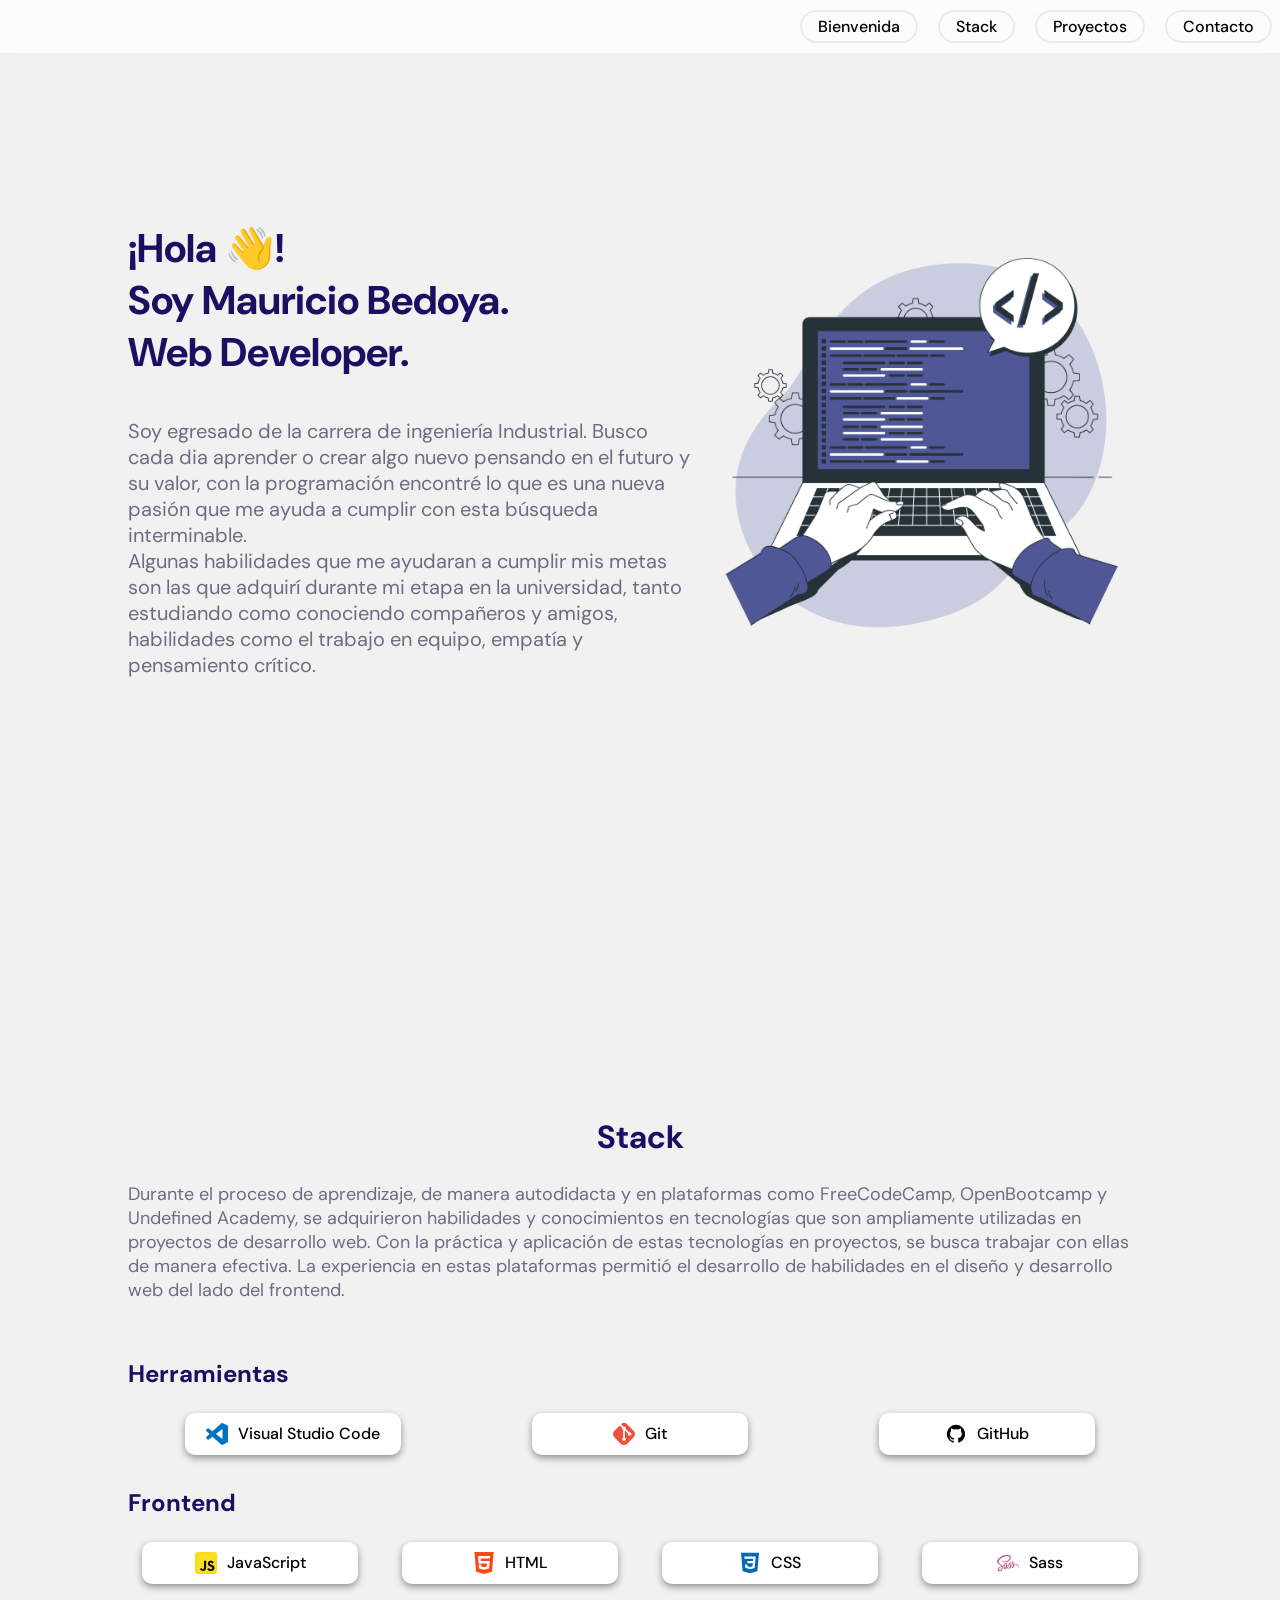
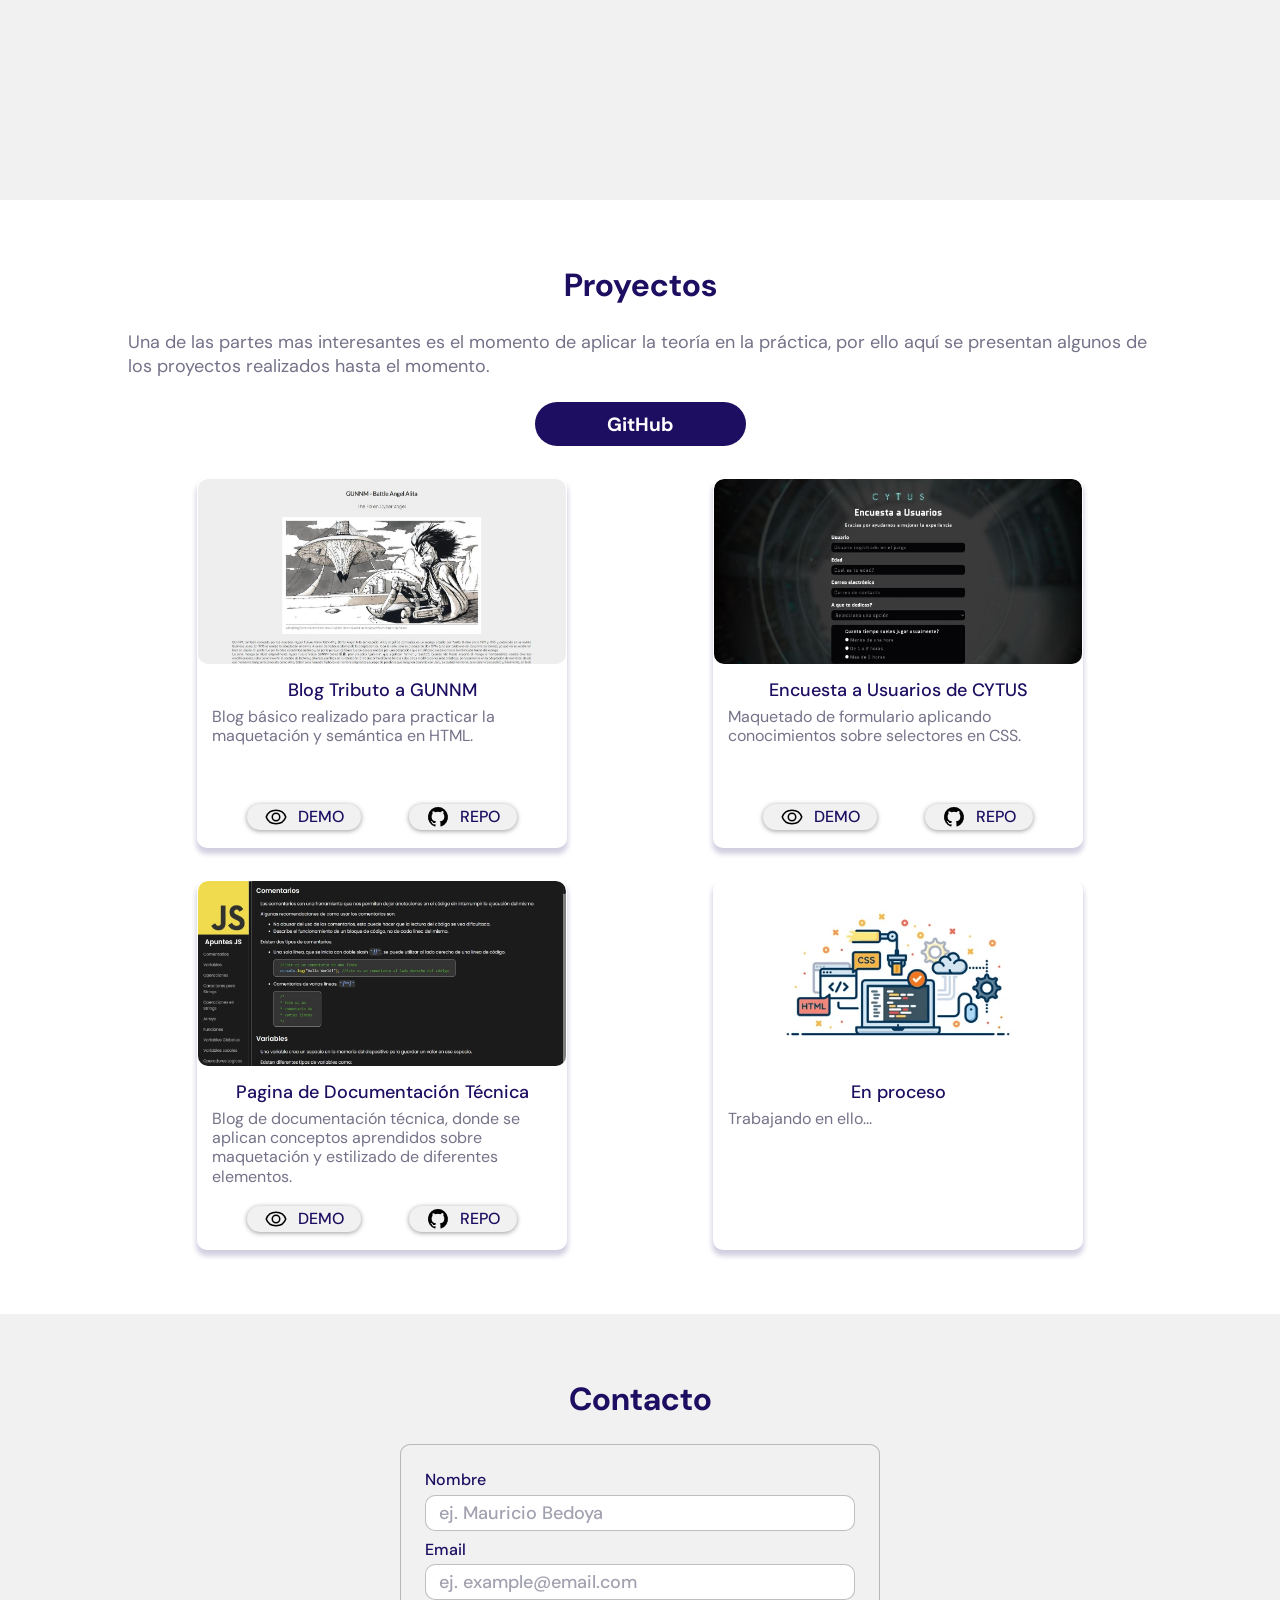
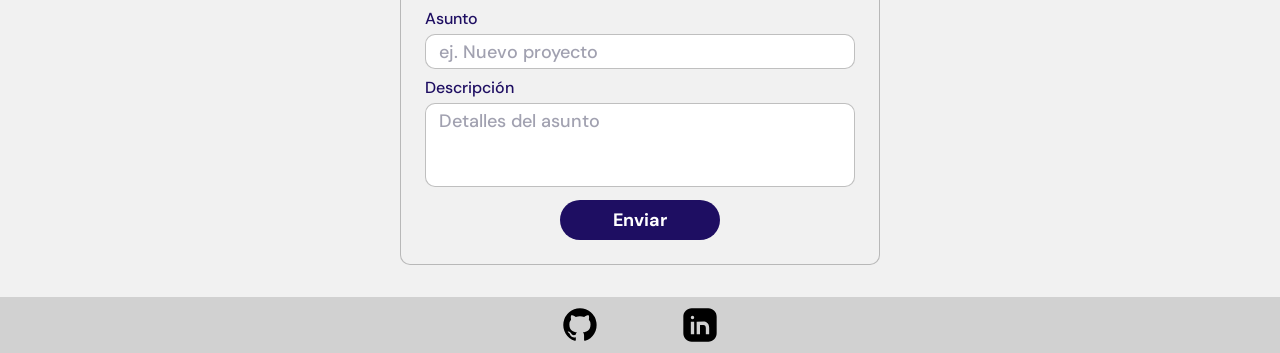
==== commit 337ab9dc: "assets direction changed" ====
--- a/index.html
+++ b/index.html
@@ -4,7 +4,7 @@
   <meta charset="UTF-8">
   <meta http-equiv="X-UA-Compatible" content="IE=edge">
   <meta name="viewport" content="width=device-width, initial-scale=1.0">
-  <link rel="shortcut icon" href="./assets/web-icon.png" type="image/x-icon">
+  <link rel="shortcut icon" href="/assets/web-icon.png" type="image/x-icon">
   <title>Mauricio Bedoya | Desarrollo Web</title>
   <link rel="stylesheet" href="./css/styles.css">
 </head>
@@ -29,7 +29,7 @@
           <br>
           Algunas habilidades que me ayudaran a cumplir mis metas son las que adquirí durante mi etapa en la universidad, tanto estudiando como conociendo compañeros y amigos, habilidades como el trabajo en equipo, empatía y pensamiento crítico.</p>
         </header>
-        <img src="./assets/hands-coding.png" class="welcome__img" alt="imagen de introducción">
+        <img src="/assets/hands-coding.png" class="welcome__img" alt="imagen de introducción">
 
       </div>
     </section>
@@ -45,15 +45,15 @@
           <h3 class="group__name">Herramientas</h3>
           <div class="group__card-container">
             <div class="card-container__card">
-              <img src="./assets/vsc-logo.svg" alt="logo de Visual Studio Code">
+              <img src="/assets/vsc-logo.svg" alt="logo de Visual Studio Code">
               <p>Visual Studio Code</p>
             </div>
             <div class="card-container__card">
-              <img src="./assets/git-logo.svg" alt="logo de git">
+              <img src="/assets/git-logo.svg" alt="logo de git">
               <p>Git</p>
             </div>
             <div class="card-container__card">
-              <img src="./assets/github-logo.svg" alt="logo de github">
+              <img src="/assets/github-logo.svg" alt="logo de github">
               <p>GitHub</p>
             </div>
           </div>
@@ -63,19 +63,19 @@
           <h3 class="group__name">Frontend</h3>
           <div class="group__card-container">
             <div class="card-container__card">
-              <img src="./assets/javascript-logo.svg" alt="logo de javascript">
+              <img src="/assets/javascript-logo.svg" alt="logo de javascript">
               <p>JavaScript</p>
             </div>
             <div class="card-container__card">
-              <img src="./assets/html5-logo.svg" alt="logo de html5">
+              <img src="/assets/html5-logo.svg" alt="logo de html5">
               <p>HTML</p>
             </div>
             <div class="card-container__card">
-              <img src="./assets/css3-logo.svg" alt="logo de css3">
+              <img src="/assets/css3-logo.svg" alt="logo de css3">
               <p>CSS</p>
             </div>
             <div class="card-container__card">
-              <img src="./assets/sass-logo.svg" alt="logo de sass">
+              <img src="/assets/sass-logo.svg" alt="logo de sass">
               <p>Sass</p>
             </div>
           </div>
@@ -98,7 +98,7 @@
 
             <div class="card-project__thumbnail">
               <div class="thumbnail__image">
-                <img src="./assets/AlitaBlog-thumbnail.jpg" alt="">
+                <img src="/assets/AlitaBlog-thumbnail.JPG" alt="">
               </div>
               <div class="thumbnail__layer">
                 <h4>Tecnologías</h4>
@@ -115,8 +115,8 @@
             </div>
 
             <div class="card-project__btn-container">
-              <a class="btn-container__btn" href="https://maubedoya.github.io/pagina-tributo-GUNNM/GUNNM.html" target="_blank" rel="noopener noreferrer"><img src="./assets/demo-logo.svg" alt=""><p>DEMO</p></a>
-              <a class="btn-container__btn" href="https://github.com/MauBedoya/pagina-tributo-GUNNM" target="_blank" rel="noopener noreferrer"><img src="./assets/github-logo.svg" alt=""><p>REPO</p></a>
+              <a class="btn-container__btn" href="https://maubedoya.github.io/pagina-tributo-GUNNM/GUNNM.html" target="_blank" rel="noopener noreferrer"><img src="/assets/demo-logo.svg" alt=""><p>DEMO</p></a>
+              <a class="btn-container__btn" href="https://github.com/MauBedoya/pagina-tributo-GUNNM" target="_blank" rel="noopener noreferrer"><img src="/assets/github-logo.svg" alt=""><p>REPO</p></a>
             </div>
 
           </div>
@@ -124,7 +124,7 @@
           <div class="card-project">
             <div class="card-project__thumbnail">
               <div class="thumbnail__image">
-                <img src="./assets/cytusSurvey-thumbnail.jpg" alt="">
+                <img src="/assets/cytusSurvey-thumbnail.JPG" alt="">
               </div>
               <div class="thumbnail__layer">
                 <h4>Tecnologías</h4>
@@ -139,15 +139,15 @@
               <p class="description__text">Maquetado de formulario aplicando conocimientos sobre selectores en CSS.</p>
             </div>
             <div class="card-project__btn-container">
-              <a class="btn-container__btn" href="https://maubedoya.github.io/survey-form-cytus/surveyForm.html" target="_blank" rel="noopener noreferrer"><img src="./assets/demo-logo.svg" alt=""><p>DEMO</p></a>
-              <a class="btn-container__btn" href="https://github.com/MauBedoya/survey-form-cytus" target="_blank" rel="noopener noreferrer"><img src="./assets/github-logo.svg" alt=""><p>REPO</p></a>
+              <a class="btn-container__btn" href="https://maubedoya.github.io/survey-form-cytus/surveyForm.html" target="_blank" rel="noopener noreferrer"><img src="/assets/demo-logo.svg" alt=""><p>DEMO</p></a>
+              <a class="btn-container__btn" href="https://github.com/MauBedoya/survey-form-cytus" target="_blank" rel="noopener noreferrer"><img src="/assets/github-logo.svg" alt=""><p>REPO</p></a>
             </div>
           </div>
 
           <div class="card-project">
             <div class="card-project__thumbnail">
               <div class="thumbnail__image">
-                <img src="./assets/apuntesJS-thumbnail.jpg" alt="">
+                <img src="/assets/apuntesJS-thumbnail.JPG" alt="">
               </div>
               <div class="thumbnail__layer">
                 <h4>Tecnologías</h4>
@@ -162,15 +162,15 @@
               <p class="description__text">Blog de documentación técnica, donde se aplican conceptos aprendidos sobre maquetación y estilizado de diferentes elementos.</p>
             </div>
             <div class="card-project__btn-container">
-              <a class="btn-container__btn" href="https://maubedoya.github.io/documentacion-tecnica/javascript.html" target="_blank" rel="noopener noreferrer"><img src="./assets/demo-logo.svg" alt=""><p>DEMO</p></a>
-              <a class="btn-container__btn" href="https://github.com/MauBedoya/documentacion-tecnica" target="_blank" rel="noopener noreferrer"><img src="./assets/github-logo.svg" alt=""><p>REPO</p></a>
+              <a class="btn-container__btn" href="https://maubedoya.github.io/documentacion-tecnica/javascript.html" target="_blank" rel="noopener noreferrer"><img src="/assets/demo-logo.svg" alt=""><p>DEMO</p></a>
+              <a class="btn-container__btn" href="https://github.com/MauBedoya/documentacion-tecnica" target="_blank" rel="noopener noreferrer"><img src="/assets/github-logo.svg" alt=""><p>REPO</p></a>
             </div>
           </div>
 
           <a class="card-project" target="_blank" href="" rel="noopener noreferrer">
             <div class="card-project__thumbnail">
               <div class="thumbnail__image">
-                <img src="./assets/working-thumbnail.png" alt="">
+                <img src="/assets/working-thumbnail.png" alt="">
               </div>
               <div class="thumbnail__layer">
                 <h4>Tecnologías</h4>
@@ -208,10 +208,10 @@
   <footer>
     <address>
       <a href="https://github.com/MauBedoya" target="_blank" rel="noopener noreferrer">
-        <img class="footer-img" src="./assets/github-logo.svg" alt="logo de github">
+        <img class="footer-img" src="/assets/github-logo.svg" alt="logo de github">
       </a>
       <a href="https://www.linkedin.com/in/mauricio-bedoya-deheza-106a99252" target="_blank" rel="noopener noreferrer">
-        <img class="footer-img" src="./assets/linkedin-logo.svg" alt="logo de Linkedin">
+        <img class="footer-img" src="/assets/linkedin-logo.svg" alt="logo de Linkedin">
       </a>
     </address>
   </footer>
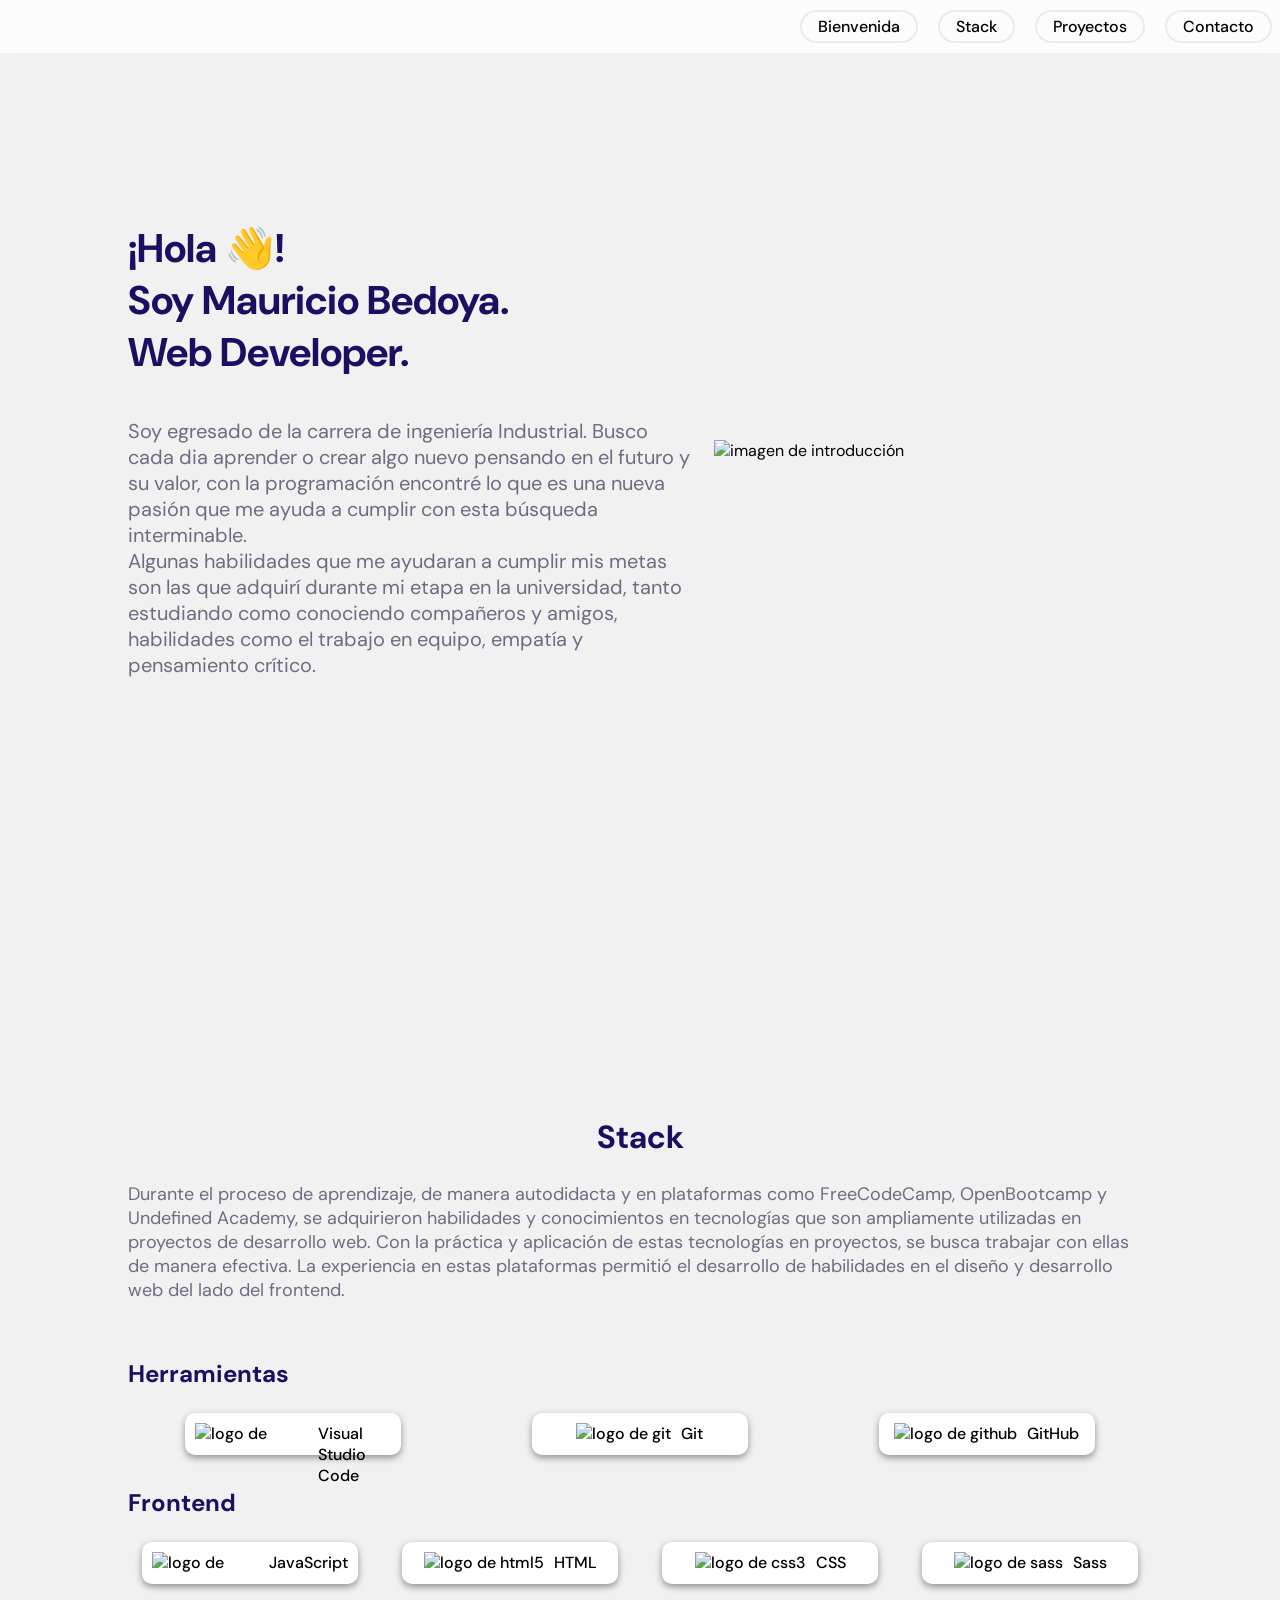
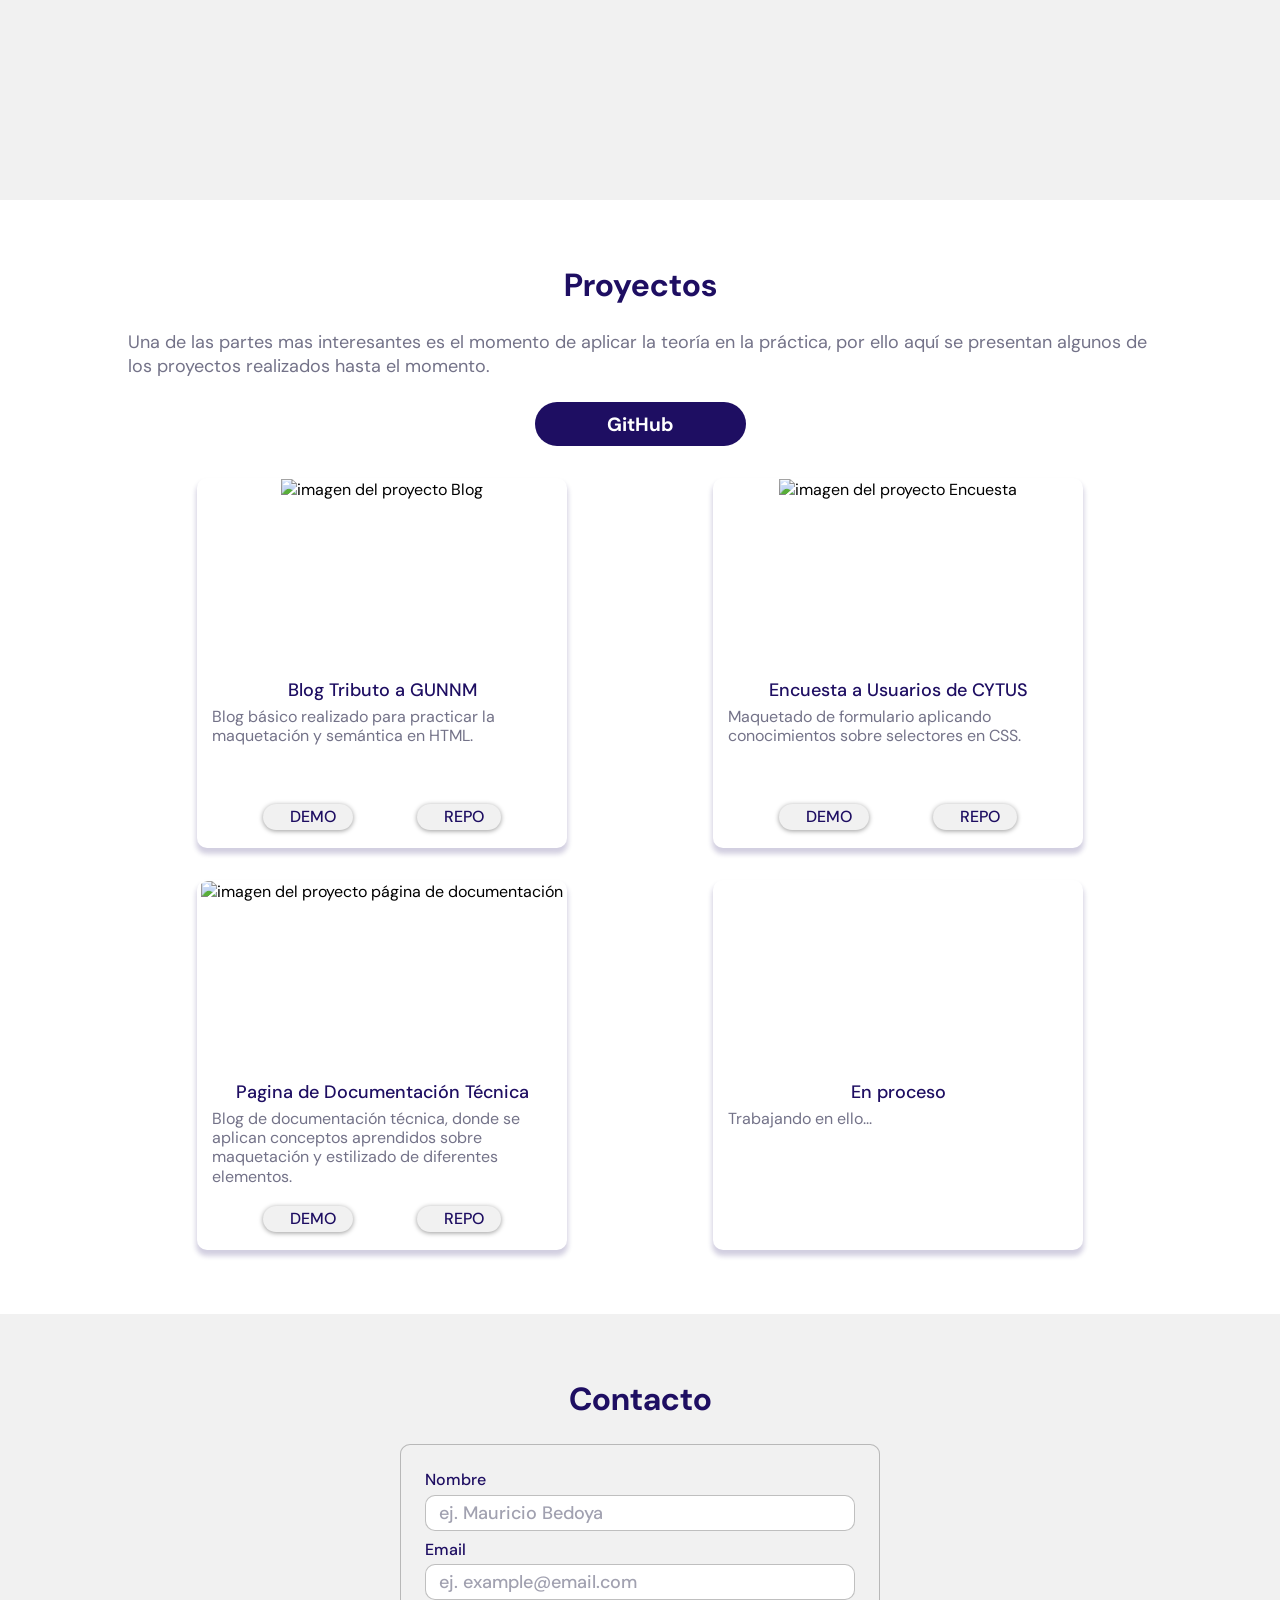
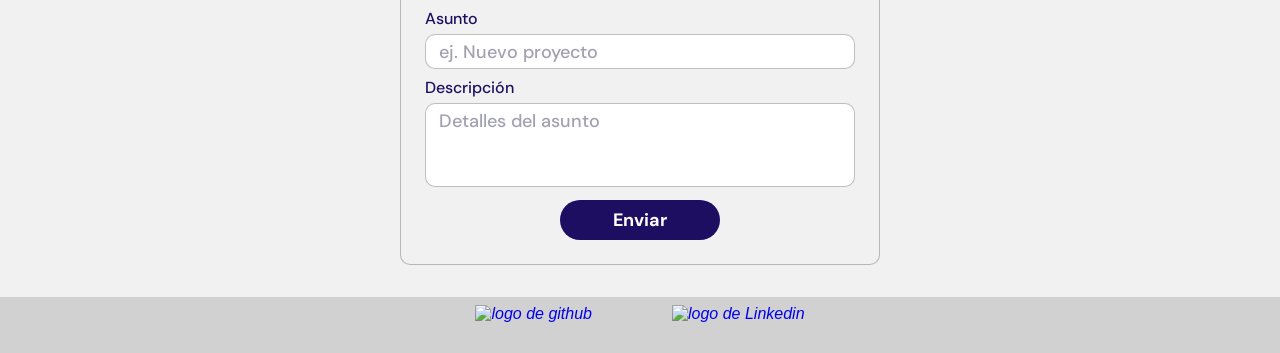
==== commit d0527998: "cloudnary is now used for assets" ====
--- a/index.html
+++ b/index.html
@@ -4,7 +4,7 @@
   <meta charset="UTF-8">
   <meta http-equiv="X-UA-Compatible" content="IE=edge">
   <meta name="viewport" content="width=device-width, initial-scale=1.0">
-  <link rel="shortcut icon" href="/assets/web-icon.png" type="image/x-icon">
+  <link rel="shortcut icon" href="https://res.cloudinary.com/dmpiwivwa/image/upload/v1679092727/web-icon_uofhdo.png" type="image/x-icon">
   <title>Mauricio Bedoya | Desarrollo Web</title>
   <link rel="stylesheet" href="./css/styles.css">
 </head>
@@ -29,60 +29,55 @@
           <br>
           Algunas habilidades que me ayudaran a cumplir mis metas son las que adquirí durante mi etapa en la universidad, tanto estudiando como conociendo compañeros y amigos, habilidades como el trabajo en equipo, empatía y pensamiento crítico.</p>
         </header>
-        <img src="/assets/hands-coding.png" class="welcome__img" alt="imagen de introducción">
-
+        <img src="https://res.cloudinary.com/dmpiwivwa/image/upload/v1679092725/hands-coding_qaesqd.png" class="welcome__img" alt="imagen de introducción">
       </div>
     </section>
-
     <section class="container__stack" id="stack">
       <div class="stack__content content">
         <header class="content-header">
           <h2 class="content-header__title">Stack</h2>
           <p class="content-header__paragraph">Durante el proceso de aprendizaje, de manera autodidacta y en plataformas como FreeCodeCamp, OpenBootcamp y Undefined Academy, se adquirieron habilidades y conocimientos en tecnologías que son ampliamente utilizadas en proyectos de desarrollo web. Con la práctica y aplicación de estas tecnologías en proyectos, se busca trabajar con ellas de manera efectiva. La experiencia en estas plataformas permitió el desarrollo de habilidades en el diseño y desarrollo web del lado del frontend.</p>
         </header>
-  
         <section class="stack__group" id="tools">
           <h3 class="group__name">Herramientas</h3>
           <div class="group__card-container">
             <div class="card-container__card">
-              <img src="/assets/vsc-logo.svg" alt="logo de Visual Studio Code">
+              <img src="https://res.cloudinary.com/dmpiwivwa/image/upload/v1679092726/vsc-logo_gpfs3k.svg" alt="logo de Visual Studio Code">
               <p>Visual Studio Code</p>
             </div>
             <div class="card-container__card">
-              <img src="/assets/git-logo.svg" alt="logo de git">
+              <img src="https://res.cloudinary.com/dmpiwivwa/image/upload/v1679092725/git-logo_bltob8.svg" alt="logo de git">
               <p>Git</p>
             </div>
             <div class="card-container__card">
-              <img src="/assets/github-logo.svg" alt="logo de github">
+              <img src="https://res.cloudinary.com/dmpiwivwa/image/upload/v1679092725/github-logo_wmxgsp.svg" alt="logo de github">
               <p>GitHub</p>
             </div>
           </div>
         </section>
-        
         <section class="stack__group" id="frontend">
           <h3 class="group__name">Frontend</h3>
           <div class="group__card-container">
             <div class="card-container__card">
-              <img src="/assets/javascript-logo.svg" alt="logo de javascript">
+              <img src="https://res.cloudinary.com/dmpiwivwa/image/upload/v1679092726/javascript-logo_dnqiqw.svg" alt="logo de javascript">
               <p>JavaScript</p>
             </div>
             <div class="card-container__card">
-              <img src="/assets/html5-logo.svg" alt="logo de html5">
+              <img src="https://res.cloudinary.com/dmpiwivwa/image/upload/v1679092725/html5-logo_ha4i8a.svg" alt="logo de html5">
               <p>HTML</p>
             </div>
             <div class="card-container__card">
-              <img src="/assets/css3-logo.svg" alt="logo de css3">
+              <img src="https://res.cloudinary.com/dmpiwivwa/image/upload/v1679092724/css3-logo_ahonsi.svg" alt="logo de css3">
               <p>CSS</p>
             </div>
             <div class="card-container__card">
-              <img src="/assets/sass-logo.svg" alt="logo de sass">
+              <img src="https://res.cloudinary.com/dmpiwivwa/image/upload/v1679092726/sass-logo_esrfeh.svg" alt="logo de sass">
               <p>Sass</p>
             </div>
           </div>
         </section>
       </div>
     </section>
-
     <section class="container__projects" id="projects">
       <div class="projects__content content">
         <header class="content-header">
@@ -92,13 +87,11 @@
             <a class="content-header__git-btn" href="https://github.com/MauBedoya" target="_blank" rel="noopener noreferrer">GitHub</a>
           </div>
         </header>
-
         <div class="content__projects-container">
           <div class="card-project">
-
-            <div class="card-project__thumbnail">
-              <div class="thumbnail__image">
-                <img src="/assets/AlitaBlog-thumbnail.JPG" alt="">
+            <div class="card-project__thumbnail">
+              <div class="thumbnail__image">
+                <img src="https://res.cloudinary.com/dmpiwivwa/image/upload/v1679092725/AlitaBlog-thumbnail_qa45yt.jpg" alt="imagen del proyecto Blog">
               </div>
               <div class="thumbnail__layer">
                 <h4>Tecnologías</h4>
@@ -108,23 +101,19 @@
                 </ul>
               </div>
             </div>
-
             <div class="card-project__description">
               <h3 class="description__title">Blog Tributo a GUNNM</h3>
               <p class="description__text">Blog básico realizado para practicar la maquetación y semántica en HTML.</p>
             </div>
-
             <div class="card-project__btn-container">
-              <a class="btn-container__btn" href="https://maubedoya.github.io/pagina-tributo-GUNNM/GUNNM.html" target="_blank" rel="noopener noreferrer"><img src="/assets/demo-logo.svg" alt=""><p>DEMO</p></a>
-              <a class="btn-container__btn" href="https://github.com/MauBedoya/pagina-tributo-GUNNM" target="_blank" rel="noopener noreferrer"><img src="/assets/github-logo.svg" alt=""><p>REPO</p></a>
-            </div>
-
-          </div>
-
+              <a class="btn-container__btn" href="https://maubedoya.github.io/pagina-tributo-GUNNM/GUNNM.html" target="_blank" rel="noopener noreferrer"><img src="https://res.cloudinary.com/dmpiwivwa/image/upload/v1679092724/demo-logo_cpvrrh.svg" alt=""><p>DEMO</p></a>
+              <a class="btn-container__btn" href="https://github.com/MauBedoya/pagina-tributo-GUNNM" target="_blank" rel="noopener noreferrer"><img src="https://res.cloudinary.com/dmpiwivwa/image/upload/v1679092725/github-logo_wmxgsp.svg" alt=""><p>REPO</p></a>
+            </div>
+          </div>
           <div class="card-project">
             <div class="card-project__thumbnail">
               <div class="thumbnail__image">
-                <img src="/assets/cytusSurvey-thumbnail.JPG" alt="">
+                <img src="https://res.cloudinary.com/dmpiwivwa/image/upload/v1679092725/cytusSurvey-thumbnail_wnlysw.jpg" alt="imagen del proyecto Encuesta">
               </div>
               <div class="thumbnail__layer">
                 <h4>Tecnologías</h4>
@@ -139,15 +128,14 @@
               <p class="description__text">Maquetado de formulario aplicando conocimientos sobre selectores en CSS.</p>
             </div>
             <div class="card-project__btn-container">
-              <a class="btn-container__btn" href="https://maubedoya.github.io/survey-form-cytus/surveyForm.html" target="_blank" rel="noopener noreferrer"><img src="/assets/demo-logo.svg" alt=""><p>DEMO</p></a>
-              <a class="btn-container__btn" href="https://github.com/MauBedoya/survey-form-cytus" target="_blank" rel="noopener noreferrer"><img src="/assets/github-logo.svg" alt=""><p>REPO</p></a>
-            </div>
-          </div>
-
+              <a class="btn-container__btn" href="https://maubedoya.github.io/survey-form-cytus/surveyForm.html" target="_blank" rel="noopener noreferrer"><img src="https://res.cloudinary.com/dmpiwivwa/image/upload/v1679092724/demo-logo_cpvrrh.svg" alt=""><p>DEMO</p></a>
+              <a class="btn-container__btn" href="https://github.com/MauBedoya/survey-form-cytus" target="_blank" rel="noopener noreferrer"><img src="https://res.cloudinary.com/dmpiwivwa/image/upload/v1679092725/github-logo_wmxgsp.svg" alt=""><p>REPO</p></a>
+            </div>
+          </div>
           <div class="card-project">
             <div class="card-project__thumbnail">
               <div class="thumbnail__image">
-                <img src="/assets/apuntesJS-thumbnail.JPG" alt="">
+                <img src="https://res.cloudinary.com/dmpiwivwa/image/upload/v1679092725/apuntesJS-thumbnail_b7gfqg.jpg" alt="imagen del proyecto página de documentación">
               </div>
               <div class="thumbnail__layer">
                 <h4>Tecnologías</h4>
@@ -162,15 +150,14 @@
               <p class="description__text">Blog de documentación técnica, donde se aplican conceptos aprendidos sobre maquetación y estilizado de diferentes elementos.</p>
             </div>
             <div class="card-project__btn-container">
-              <a class="btn-container__btn" href="https://maubedoya.github.io/documentacion-tecnica/javascript.html" target="_blank" rel="noopener noreferrer"><img src="/assets/demo-logo.svg" alt=""><p>DEMO</p></a>
-              <a class="btn-container__btn" href="https://github.com/MauBedoya/documentacion-tecnica" target="_blank" rel="noopener noreferrer"><img src="/assets/github-logo.svg" alt=""><p>REPO</p></a>
-            </div>
-          </div>
-
+              <a class="btn-container__btn" href="https://maubedoya.github.io/documentacion-tecnica/javascript.html" target="_blank" rel="noopener noreferrer"><img src="https://res.cloudinary.com/dmpiwivwa/image/upload/v1679092724/demo-logo_cpvrrh.svg" alt=""><p>DEMO</p></a>
+              <a class="btn-container__btn" href="https://github.com/MauBedoya/documentacion-tecnica" target="_blank" rel="noopener noreferrer"><img src="https://res.cloudinary.com/dmpiwivwa/image/upload/v1679092725/github-logo_wmxgsp.svg" alt=""><p>REPO</p></a>
+            </div>
+          </div>
           <a class="card-project" target="_blank" href="" rel="noopener noreferrer">
             <div class="card-project__thumbnail">
               <div class="thumbnail__image">
-                <img src="/assets/working-thumbnail.png" alt="">
+                <img src="https://res.cloudinary.com/dmpiwivwa/image/upload/v1679092727/working-thumbnail_dxrwwa.png" alt="">
               </div>
               <div class="thumbnail__layer">
                 <h4>Tecnologías</h4>
@@ -185,11 +172,9 @@
               <p class="description__text">Trabajando en ello...</p>
             </div>
           </a>
-
         </div>
       </div>
     </section>
-    
     <section class="container__contact" id="contact">
       <h2 class="content-header__title">Contacto</h2>
       <form class="contact__form" action="#" method="get">
@@ -208,10 +193,10 @@
   <footer>
     <address>
       <a href="https://github.com/MauBedoya" target="_blank" rel="noopener noreferrer">
-        <img class="footer-img" src="/assets/github-logo.svg" alt="logo de github">
+        <img class="footer-img" src="https://res.cloudinary.com/dmpiwivwa/image/upload/v1679092725/github-logo_wmxgsp.svg" alt="logo de github">
       </a>
       <a href="https://www.linkedin.com/in/mauricio-bedoya-deheza-106a99252" target="_blank" rel="noopener noreferrer">
-        <img class="footer-img" src="/assets/linkedin-logo.svg" alt="logo de Linkedin">
+        <img class="footer-img" src="https://res.cloudinary.com/dmpiwivwa/image/upload/v1679092726/linkedin-logo_tkdbqj.svg" alt="logo de Linkedin">
       </a>
     </address>
   </footer>
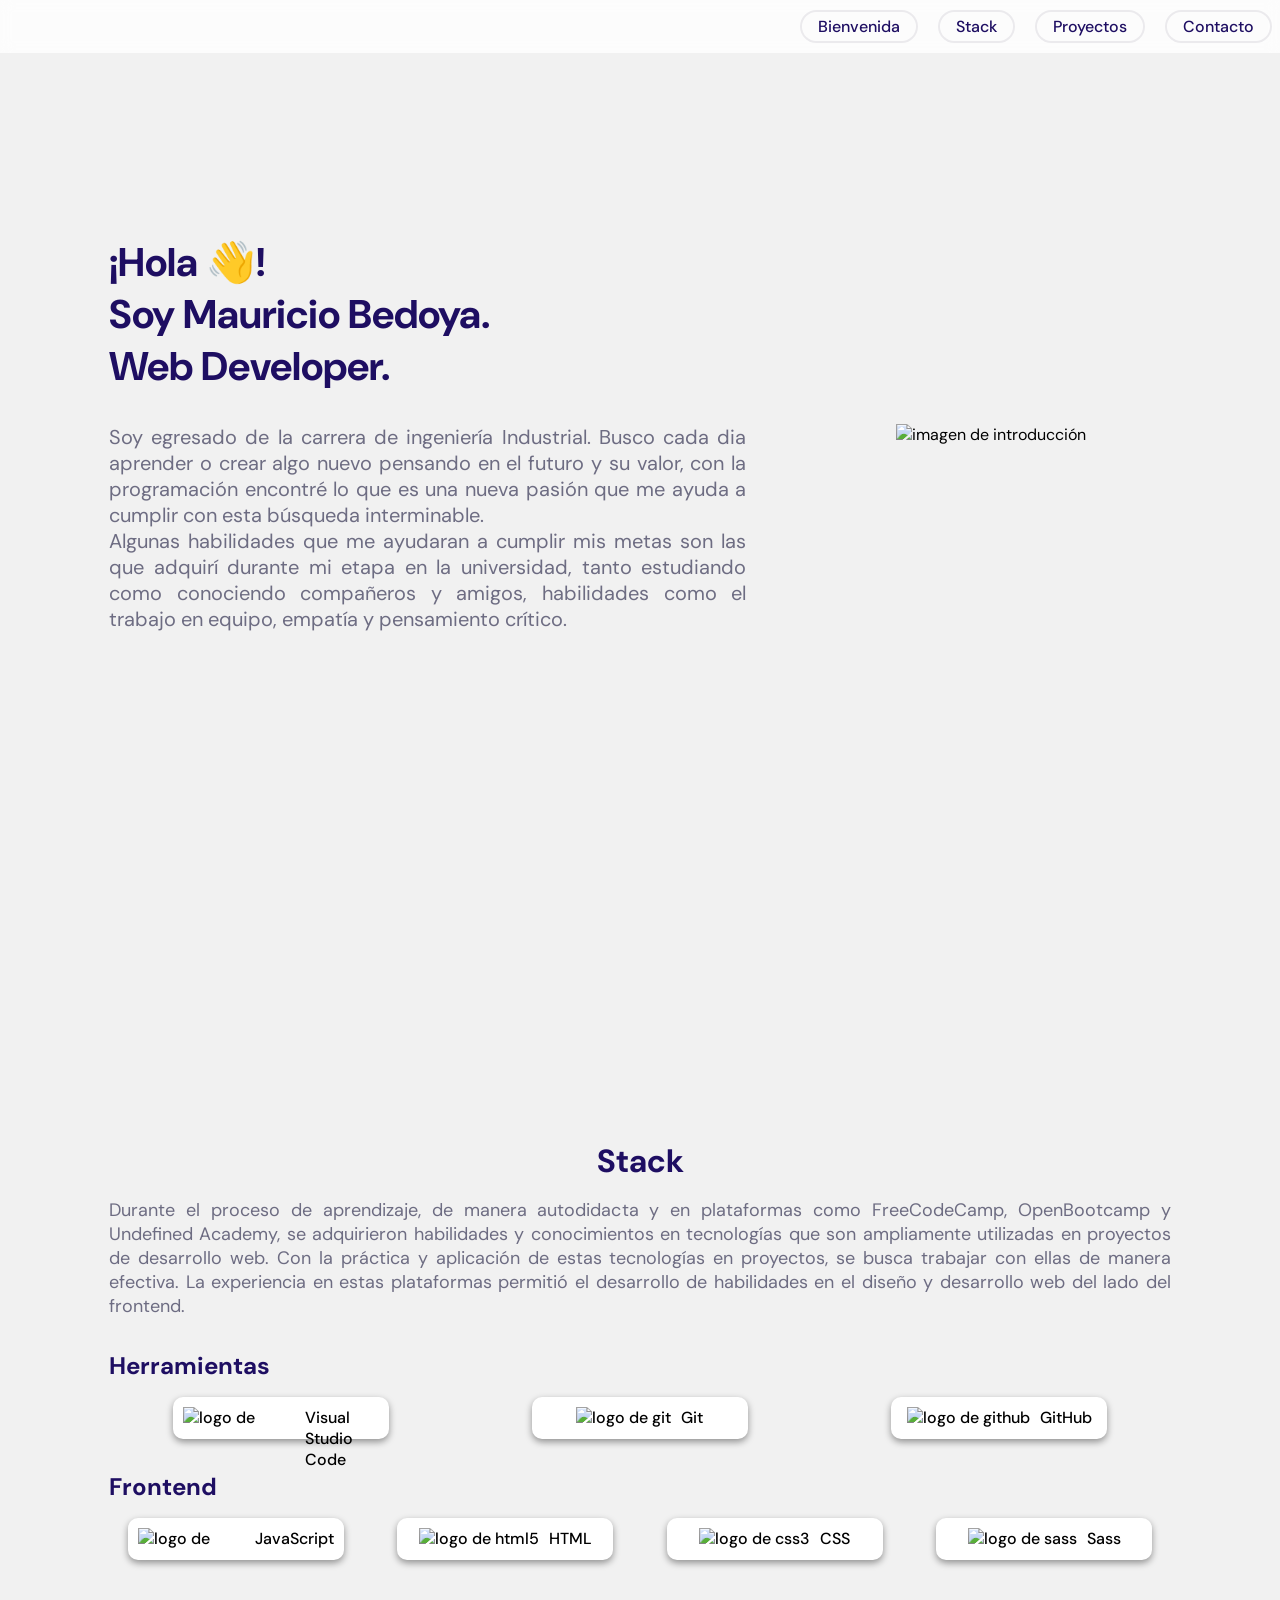
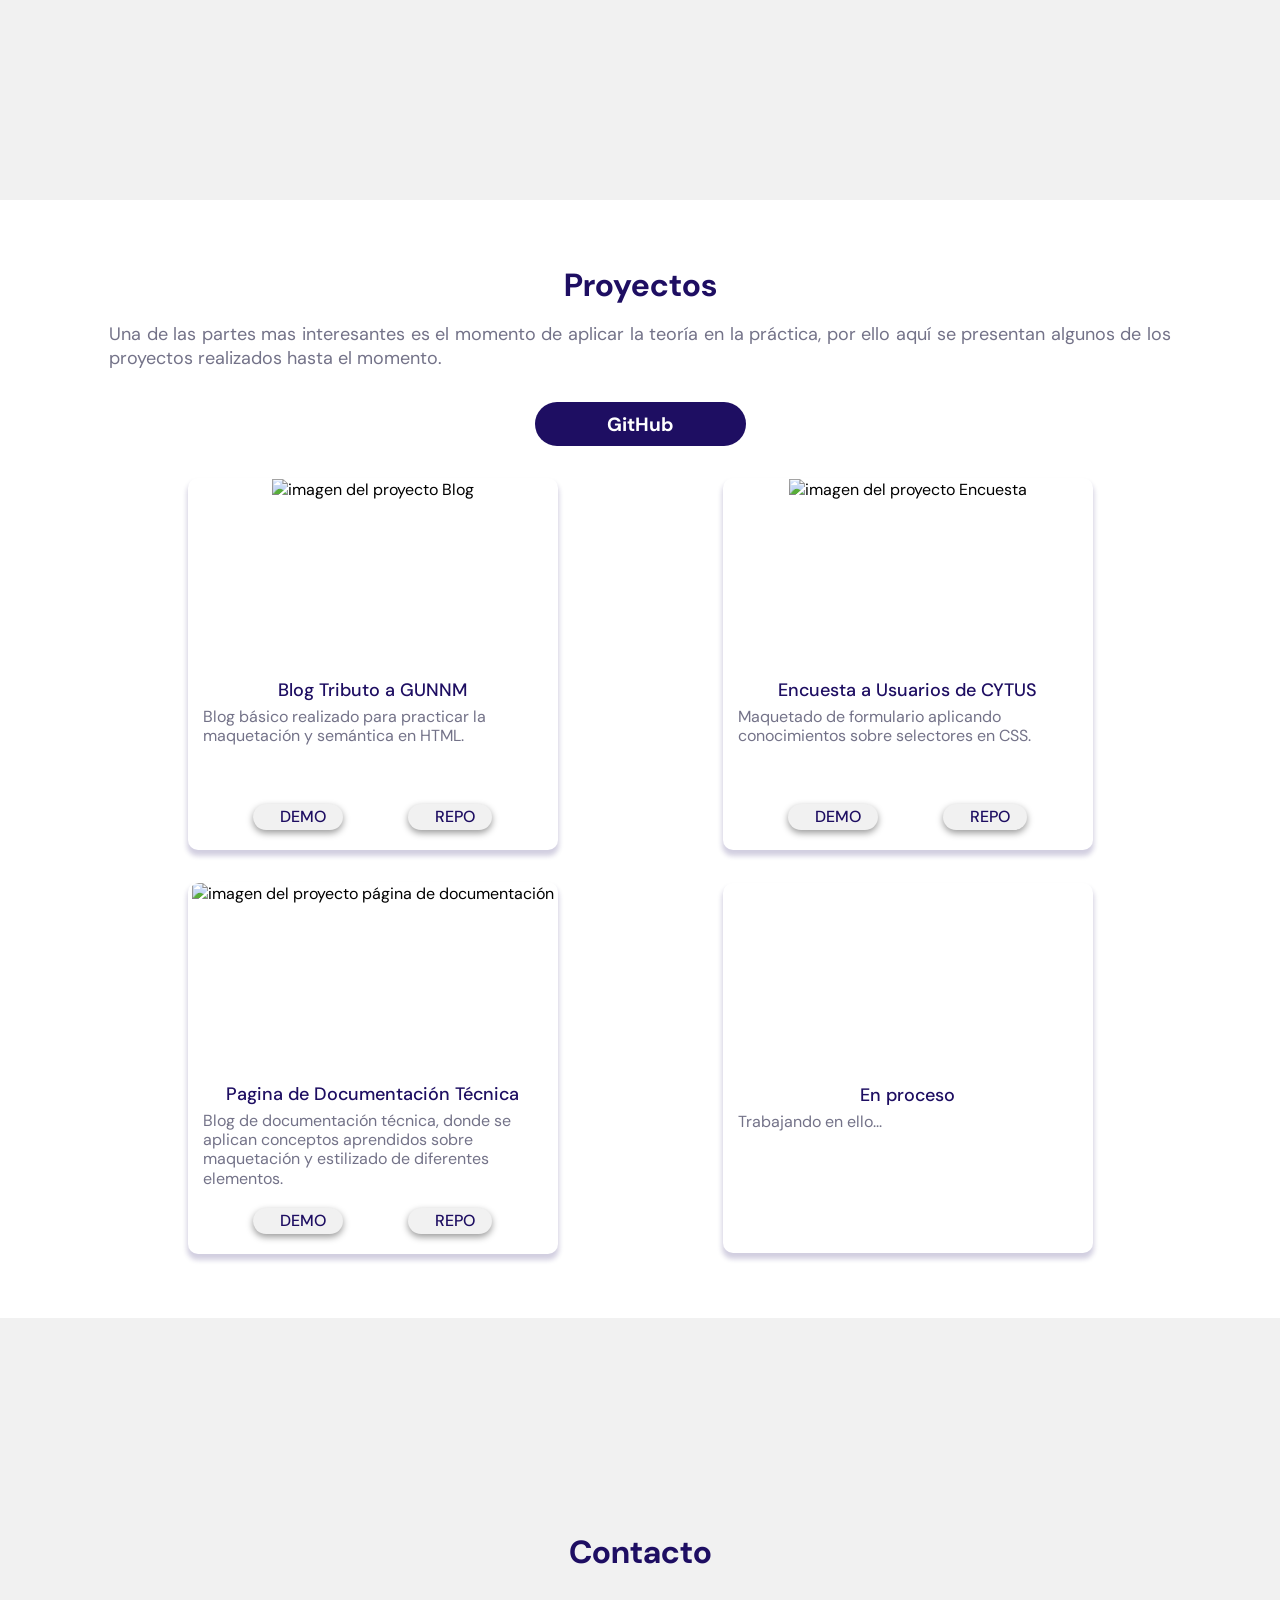
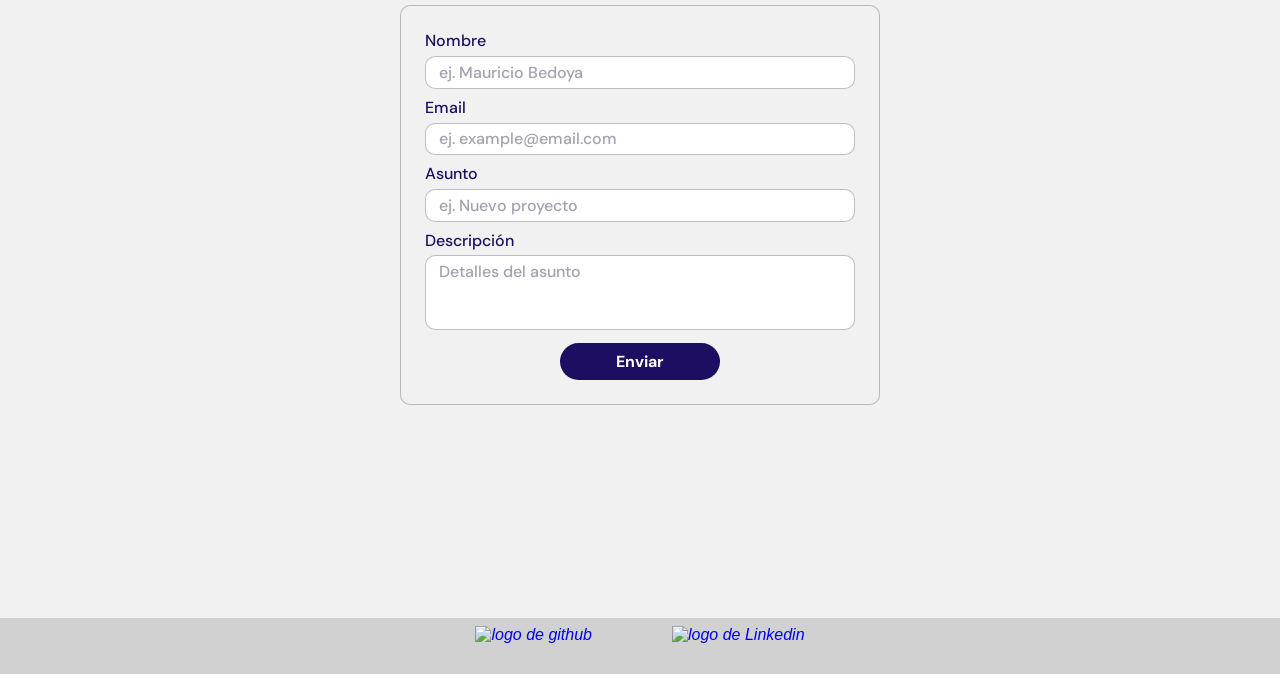
==== commit 2252999a: "mobile first redesign" ====
--- a/index.html
+++ b/index.html
@@ -5,8 +5,10 @@
   <meta http-equiv="X-UA-Compatible" content="IE=edge">
   <meta name="viewport" content="width=device-width, initial-scale=1.0">
   <link rel="shortcut icon" href="https://res.cloudinary.com/dmpiwivwa/image/upload/v1679092727/web-icon_uofhdo.png" type="image/x-icon">
+  <link rel="stylesheet" href="https://cdnjs.cloudflare.com/ajax/libs/hamburgers/1.2.1/hamburgers.min.css">
+  <link rel="stylesheet" href="./css/styles.css">
+  <script defer src="main.js"></script>
   <title>Mauricio Bedoya | Desarrollo Web</title>
-  <link rel="stylesheet" href="./css/styles.css">
 </head>
 <body>
   <nav class="navbar">
@@ -17,60 +19,65 @@
       <li><a href="#contact">Contacto</a></li>
     </ul>
   </nav>
+  <button class="hamburger hamburger--spin" type="button">
+    <span class="hamburger-box">
+      <span class="hamburger-inner"></span>
+    </span>
+  </button>
   <main class="container">
-    <section class="container__welcome" id="welcome">
-      <div class="welcome__content content">
-        <header class="welcome__intro">
-          <h1 class="intro__title">¡Hola 👋!
+    <section class="welcome__section" id="welcome">
+      <div class="section__content--welcome">
+        <header class="content__header">
+          <h1 class="header__title">¡Hola 👋!
             <br>Soy Mauricio Bedoya. 
             <br>Web Developer.
           </h1>
-          <p class="intro__paragraph">Soy egresado de la carrera de ingeniería Industrial. Busco cada dia aprender o crear algo nuevo pensando en el futuro y su valor, con la programación encontré lo que es una nueva pasión que me ayuda a cumplir con esta búsqueda interminable.
+          <p class="header__paragraph">Soy egresado de la carrera de ingeniería Industrial. Busco cada dia aprender o crear algo nuevo pensando en el futuro y su valor, con la programación encontré lo que es una nueva pasión que me ayuda a cumplir con esta búsqueda interminable.
           <br>
           Algunas habilidades que me ayudaran a cumplir mis metas son las que adquirí durante mi etapa en la universidad, tanto estudiando como conociendo compañeros y amigos, habilidades como el trabajo en equipo, empatía y pensamiento crítico.</p>
         </header>
-        <img src="https://res.cloudinary.com/dmpiwivwa/image/upload/v1679092725/hands-coding_qaesqd.png" class="welcome__img" alt="imagen de introducción">
+        <img src="https://res.cloudinary.com/dmpiwivwa/image/upload/v1679092725/hands-coding_qaesqd.png" class="content--welcome__img" alt="imagen de introducción">
       </div>
     </section>
-    <section class="container__stack" id="stack">
-      <div class="stack__content content">
-        <header class="content-header">
-          <h2 class="content-header__title">Stack</h2>
-          <p class="content-header__paragraph">Durante el proceso de aprendizaje, de manera autodidacta y en plataformas como FreeCodeCamp, OpenBootcamp y Undefined Academy, se adquirieron habilidades y conocimientos en tecnologías que son ampliamente utilizadas en proyectos de desarrollo web. Con la práctica y aplicación de estas tecnologías en proyectos, se busca trabajar con ellas de manera efectiva. La experiencia en estas plataformas permitió el desarrollo de habilidades en el diseño y desarrollo web del lado del frontend.</p>
-        </header>
-        <section class="stack__group" id="tools">
-          <h3 class="group__name">Herramientas</h3>
-          <div class="group__card-container">
-            <div class="card-container__card">
+    <section class="stack__section" id="stack">
+      <div class="section__content">
+        <div class="content-head">
+          <h2 class="content__title">Stack</h2>
+          <p class="content__paragraph">Durante el proceso de aprendizaje, de manera autodidacta y en plataformas como FreeCodeCamp, OpenBootcamp y Undefined Academy, se adquirieron habilidades y conocimientos en tecnologías que son ampliamente utilizadas en proyectos de desarrollo web. Con la práctica y aplicación de estas tecnologías en proyectos, se busca trabajar con ellas de manera efectiva. La experiencia en estas plataformas permitió el desarrollo de habilidades en el diseño y desarrollo web del lado del frontend.</p>
+        </div>
+        <section class="stack__group-content" id="tools">
+          <h3 class="group-content__title">Herramientas</h3>
+          <div class="group-content__tech-cards">
+            <div class="tech-cards__card">
               <img src="https://res.cloudinary.com/dmpiwivwa/image/upload/v1679092726/vsc-logo_gpfs3k.svg" alt="logo de Visual Studio Code">
               <p>Visual Studio Code</p>
             </div>
-            <div class="card-container__card">
+            <div class="tech-cards__card">
               <img src="https://res.cloudinary.com/dmpiwivwa/image/upload/v1679092725/git-logo_bltob8.svg" alt="logo de git">
               <p>Git</p>
             </div>
-            <div class="card-container__card">
+            <div class="tech-cards__card">
               <img src="https://res.cloudinary.com/dmpiwivwa/image/upload/v1679092725/github-logo_wmxgsp.svg" alt="logo de github">
               <p>GitHub</p>
             </div>
           </div>
         </section>
-        <section class="stack__group" id="frontend">
-          <h3 class="group__name">Frontend</h3>
-          <div class="group__card-container">
-            <div class="card-container__card">
+        <section class="stack__group-content" id="frontend">
+          <h3 class="group-content__title">Frontend</h3>
+          <div class="group-content__tech-cards">
+            <div class="tech-cards__card">
               <img src="https://res.cloudinary.com/dmpiwivwa/image/upload/v1679092726/javascript-logo_dnqiqw.svg" alt="logo de javascript">
               <p>JavaScript</p>
             </div>
-            <div class="card-container__card">
+            <div class="tech-cards__card">
               <img src="https://res.cloudinary.com/dmpiwivwa/image/upload/v1679092725/html5-logo_ha4i8a.svg" alt="logo de html5">
               <p>HTML</p>
             </div>
-            <div class="card-container__card">
+            <div class="tech-cards__card">
               <img src="https://res.cloudinary.com/dmpiwivwa/image/upload/v1679092724/css3-logo_ahonsi.svg" alt="logo de css3">
               <p>CSS</p>
             </div>
-            <div class="card-container__card">
+            <div class="tech-cards__card">
               <img src="https://res.cloudinary.com/dmpiwivwa/image/upload/v1679092726/sass-logo_esrfeh.svg" alt="logo de sass">
               <p>Sass</p>
             </div>
@@ -78,18 +85,18 @@
         </section>
       </div>
     </section>
-    <section class="container__projects" id="projects">
-      <div class="projects__content content">
-        <header class="content-header">
-          <h2 class="content-header__title">Proyectos</h2>
-          <p class="content-header__paragraph">Una de las partes mas interesantes es el momento de aplicar la teoría en la práctica, por ello aquí se presentan algunos de los proyectos realizados hasta el momento.</p>
-          <div class="btn-container">
-            <a class="content-header__git-btn" href="https://github.com/MauBedoya" target="_blank" rel="noopener noreferrer">GitHub</a>
-          </div>
-        </header>
-        <div class="content__projects-container">
-          <div class="card-project">
-            <div class="card-project__thumbnail">
+    <section class="projects__section" id="projects">
+      <div class="section__content">
+        <div class="content-head">
+          <h2 class="content__title">Proyectos</h2>
+          <p class="content__paragraph">Una de las partes mas interesantes es el momento de aplicar la teoría en la práctica, por ello aquí se presentan algunos de los proyectos realizados hasta el momento.</p>
+        </div>
+        <div class="content-btn__github">
+          <a class="github__btn" href="https://github.com/MauBedoya" target="_blank" rel="noopener noreferrer">GitHub</a>
+        </div>
+        <section class="projects__group-content">
+          <article class="group-content__project-card">
+            <div class="project-card__thumbnail">
               <div class="thumbnail__image">
                 <img src="https://res.cloudinary.com/dmpiwivwa/image/upload/v1679092725/AlitaBlog-thumbnail_qa45yt.jpg" alt="imagen del proyecto Blog">
               </div>
@@ -101,17 +108,17 @@
                 </ul>
               </div>
             </div>
-            <div class="card-project__description">
+            <div class="project-card__description">
               <h3 class="description__title">Blog Tributo a GUNNM</h3>
               <p class="description__text">Blog básico realizado para practicar la maquetación y semántica en HTML.</p>
             </div>
-            <div class="card-project__btn-container">
+            <div class="project-card__btn-container">
               <a class="btn-container__btn" href="https://maubedoya.github.io/pagina-tributo-GUNNM/GUNNM.html" target="_blank" rel="noopener noreferrer"><img src="https://res.cloudinary.com/dmpiwivwa/image/upload/v1679092724/demo-logo_cpvrrh.svg" alt=""><p>DEMO</p></a>
               <a class="btn-container__btn" href="https://github.com/MauBedoya/pagina-tributo-GUNNM" target="_blank" rel="noopener noreferrer"><img src="https://res.cloudinary.com/dmpiwivwa/image/upload/v1679092725/github-logo_wmxgsp.svg" alt=""><p>REPO</p></a>
             </div>
-          </div>
-          <div class="card-project">
-            <div class="card-project__thumbnail">
+          </article>
+          <article class="group-content__project-card">
+            <div class="project-card__thumbnail">
               <div class="thumbnail__image">
                 <img src="https://res.cloudinary.com/dmpiwivwa/image/upload/v1679092725/cytusSurvey-thumbnail_wnlysw.jpg" alt="imagen del proyecto Encuesta">
               </div>
@@ -123,17 +130,17 @@
                 </ul>
               </div>
             </div>
-            <div class="card-project__description">
+            <div class="project-card__description">
               <h3 class="description__title">Encuesta a Usuarios de CYTUS</h3>
               <p class="description__text">Maquetado de formulario aplicando conocimientos sobre selectores en CSS.</p>
             </div>
-            <div class="card-project__btn-container">
+            <div class="project-card__btn-container">
               <a class="btn-container__btn" href="https://maubedoya.github.io/survey-form-cytus/surveyForm.html" target="_blank" rel="noopener noreferrer"><img src="https://res.cloudinary.com/dmpiwivwa/image/upload/v1679092724/demo-logo_cpvrrh.svg" alt=""><p>DEMO</p></a>
               <a class="btn-container__btn" href="https://github.com/MauBedoya/survey-form-cytus" target="_blank" rel="noopener noreferrer"><img src="https://res.cloudinary.com/dmpiwivwa/image/upload/v1679092725/github-logo_wmxgsp.svg" alt=""><p>REPO</p></a>
             </div>
-          </div>
-          <div class="card-project">
-            <div class="card-project__thumbnail">
+          </article>
+          <article class="group-content__project-card">
+            <div class="project-card__thumbnail">
               <div class="thumbnail__image">
                 <img src="https://res.cloudinary.com/dmpiwivwa/image/upload/v1679092725/apuntesJS-thumbnail_b7gfqg.jpg" alt="imagen del proyecto página de documentación">
               </div>
@@ -145,17 +152,17 @@
                 </ul>
               </div>
             </div>
-            <div class="card-project__description">
+            <div class="project-card__description">
               <h3 class="description__title">Pagina de Documentación Técnica</h3>
               <p class="description__text">Blog de documentación técnica, donde se aplican conceptos aprendidos sobre maquetación y estilizado de diferentes elementos.</p>
             </div>
-            <div class="card-project__btn-container">
+            <div class="project-card__btn-container">
               <a class="btn-container__btn" href="https://maubedoya.github.io/documentacion-tecnica/javascript.html" target="_blank" rel="noopener noreferrer"><img src="https://res.cloudinary.com/dmpiwivwa/image/upload/v1679092724/demo-logo_cpvrrh.svg" alt=""><p>DEMO</p></a>
               <a class="btn-container__btn" href="https://github.com/MauBedoya/documentacion-tecnica" target="_blank" rel="noopener noreferrer"><img src="https://res.cloudinary.com/dmpiwivwa/image/upload/v1679092725/github-logo_wmxgsp.svg" alt=""><p>REPO</p></a>
             </div>
-          </div>
-          <a class="card-project" target="_blank" href="" rel="noopener noreferrer">
-            <div class="card-project__thumbnail">
+          </article>
+          <article class="group-content__project-card">
+            <div class="project-card__thumbnail">
               <div class="thumbnail__image">
                 <img src="https://res.cloudinary.com/dmpiwivwa/image/upload/v1679092727/working-thumbnail_dxrwwa.png" alt="">
               </div>
@@ -167,16 +174,18 @@
                 </ul>
               </div>
             </div>
-            <div class="card-project__description">
+            <div class="project-card__description">
               <h3 class="description__title">En proceso</h3>
               <p class="description__text">Trabajando en ello...</p>
             </div>
-          </a>
-        </div>
+          </article>
+        </section>
       </div>
     </section>
-    <section class="container__contact" id="contact">
-      <h2 class="content-header__title">Contacto</h2>
+  </main>
+  <section class="contact__section" id="contact">
+    <div class="section__content">
+      <h2 class="content__title">Contacto</h2>
       <form class="contact__form" action="#" method="get">
         <label for="name">Nombre</label>
         <input type="text" name="name" id="name" placeholder="ej. Mauricio Bedoya" autocomplete="new-password" required>
@@ -188,8 +197,8 @@
         <textarea name="message" id="message" cols="30" rows="3" placeholder="Detalles del asunto" autocomplete="new-password" required></textarea>
         <button type="submit" class="submit-btn">Enviar</button>
       </form>
-    </section>
-  </main>
+    </div>
+  </section>
   <footer>
     <address>
       <a href="https://github.com/MauBedoya" target="_blank" rel="noopener noreferrer">
@@ -200,6 +209,5 @@
       </a>
     </address>
   </footer>
-  <script src="main.js"></script>
 </body>
 </html>
--- a/css/styles.css
+++ b/css/styles.css
@@ -6,19 +6,34 @@
     scroll-behavior: smooth;
   }
 }
+html {
+  font-size: 80%;
+}
 
 :root {
   --bg-main-color: #f1f1f1;
+
   --title-color: #1E0E62;
   --paragraph-color: rgba(21, 20, 57, 0.6);
 
+  --max-desktop-width: 1150px;
+  
+  --title-extraBig-fs: 2.5;
+  --title-big-fs: 2rem;
+  --title-medium-fs: 1.5rem;
+  --paragraph-big-fs: 1.125rem;
+  
   --sections-title-mb: 1.5rem;
-  --sections-big-fs: 1.5rem;
-  --sections-medium-fs: 1.125rem;
+
+  --stack-card-width: 13.5rem;
+
+  --project-card-width: 19.125rem;
+
+  --initial-shadow: 0 5px 5px 1px rgba(29, 14, 98, 0.2);
+  --hover-shadow: 0 5px 10px 1px rgba(29, 14, 98, 0.3);
   
-  --stack-card-width: 13.5rem;
-
-  --project-card-width: 23.125rem;
+  --small-initial-shadow: 0px 3px 7px 0 rgba(0, 0, 0, 0.4);
+  --small-hover-shadow: 0px 1px 8px 0 rgba(0, 0, 0, 0.5);
 }
 
 * {
@@ -35,57 +50,123 @@
 body {
   background-color: var(--bg-main-color);
 }
-.content {
-  width: 80%;
+
+/**------ nav styles ------*/
+/* hamburger btn styles */
+.hamburger {
+  position: fixed;
+  right: 5vw;
+  bottom: 5vw;
+  display: grid;
+  place-items: center;
+  aspect-ratio: 1/1;
+  border-radius: 100%;
+  background-color: var(--title-color);
+  z-index: 100;
+}
+.hamburger--spin .hamburger-inner, .hamburger-inner::before, .hamburger-inner::after {
+  background-color: var(--bg-main-color);
+}
+.hamburger.is-active .hamburger-inner, .hamburger.is-active .hamburger-inner:after, .hamburger.is-active .hamburger-inner:before {
+  background-color: var(--bg-main-color);
+}
+/* mobile nav */
+.navbar {
+  position: fixed;
+  width: 100vw;
+  height: 100vh;
+  display: grid;
+  place-items: center;
+  backdrop-filter: blur(8px) brightness(0.2);
+  opacity: 0;
+  transform: translateX(-100%);
+  z-index: 99;
+  transition: all 0.3s ease-in-out;
+}
+.show-navbar {
+  transform: translateX(0);
+  opacity: 1;
+}
+.navbar__ul {
+  display: flex;
+  flex-direction: column;
+  align-items: center;
+  justify-content: center;
+  list-style: none;
+}
+.navbar__ul li a {
+  display: block;
+  text-align: center;
+  color: var(--bg-main-color);
+  font-weight: bold;
+  font-size: 2rem;
+  padding: 2.5rem;
+  width: 100vw;
+  transition: all 0.3s ease-in;
+} 
+.navbar__ul li a:hover {
+  color: var(--title-color);
+  background-color: var(--bg-main-color);
+}
+
+/** Section Styles */
+.section__content {
+  max-width: var(--max-desktop-width);
+  padding: 4rem 2.75rem;
   min-height: 100vh;
   margin: auto;
-}
-
-/*------ nav styles ------*/
-.navbar {
-  position: fixed;
-  text-align: right;
-  top: 0;
-  width: 100%;
-  background-color: rgba(255, 255, 255, 0.8);
-  backdrop-filter: blur(7px);
-  z-index: 100;
-}
-.navbar__ul {
-  display: inline-flex;
-  justify-content: right;
-  gap: 1.25rem;
-  padding: 1rem 0.5rem;
-  list-style: none;
-}
-.navbar__ul li a {
-  color: black;
-  font-weight: 500;
-  border: 2px solid #ebeaed;
-  border-radius: 50px;
-  padding: 0.25rem 1rem;
-  transition: all 0.3s ease;
-}
-.navbar__ul li a:hover {
-  background-color: rgba(29, 14, 98, 0.1);
-}
-/*------ welcome section styles ------*/
-.welcome__content {
-  display: grid;
-  grid-template-columns: 55% 45%;
-  place-items: center;
-}
-.intro__title {
+  display: grid;
+  grid-auto-rows: max-content;
+  align-content: center;
+  gap: 2rem;
+}
+.content-head, .stack__group-content{
+  display: grid;
+  grid-template-rows: auto auto;
+  align-content: center;
+  gap: 1rem;
+}
+.content__title {
+  color: var(--title-color);
+  font-size: var(--title-big-fs);
+  font-weight: 700;
+  text-align: center;
+}
+.content__paragraph {
+  text-align: justify;
+  color: var(--paragraph-color);
+  font-size: var(--paragraph-big-fs);
+}
+
+.group-content__title {
+  font-size: var(--title-medium-fs);
+  color: var(--title-color);
+  text-align: left;
+}
+/**------ welcome section styles ------*/
+.section__content--welcome {
+  max-width: var(--max-desktop-width);
+  padding: 2rem 2rem;
+  min-height: 100vh;
+  margin: auto;
+  display: grid;
+  grid-template-rows: auto auto;
+  align-content: center;
+  gap: 2rem;
+  place-items: center;
+}
+.header__title {
   font-size: 2.5rem;
-  margin-bottom: 2.5rem;
-  color: var(--title-color);
-}
-.intro__paragraph {
+  margin-bottom: 2rem;
+  color: var(--title-color);
+}
+.header__paragraph {
+  text-align: justify;
   font-size: 1.25rem;
   color: var(--paragraph-color);
 }
-.welcome__img {
-  width: 90%;
+.content--welcome__img {
+  max-width: 70%;
   animation: rebound infinite 3s;
   transform: translateY(0px);
 }
@@ -101,43 +182,14 @@
   }
 }
 
-/*------ section header styles ------*/
-
-.content-header__title {
-  color: var(--title-color);
-  font-size: 2rem;
-  font-weight: 700;
-  text-align: center;
-  margin-bottom: var(--sections-title-mb);
-}
-.content-header__paragraph {
-  color: var(--paragraph-color);
-  font-size: var(--sections-medium-fs);
-  margin-bottom: var(--sections-title-mb);
-}
-
-/*------ sections styles ------*/
-.stack__content, .projects__content{
-  display: grid;
-  grid-auto-rows: max-content;
-  align-content: center;
-  gap: 2rem;
-}
-.stack__group > h3 {
-  margin-bottom: var(--sections-title-mb);
-}
-.group__name {
-  font-size: var(--sections-big-fs);
-  color: var(--title-color);
-  text-align: left;
-}
-.group__card-container {
+/**------ stack section styles ------*/
+.group-content__tech-cards {
   display: grid;
   place-items: center;
   grid-template-columns: repeat(auto-fit, minmax(calc(var(--stack-card-width) + 0.625rem), 1fr));
   gap: 1rem;
 }
-.card-container__card {
+.tech-cards__card {
   display: inline-flex;
   justify-content: center;
   gap: 10px;
@@ -147,19 +199,18 @@
   border-radius: 10px;
   background-color: white;
   font-weight: 500;
-  box-shadow: 0px 3px 7px 0 rgba(0, 0, 0, 0.4);
-}
-
-/*------ projects section styles ------*/
-.container__projects {
+  box-shadow: var(--small-initial-shadow);
+}
+
+/**------ projects section styles ------*/
+.projects__section {
   background-color: white;
-  padding: 4rem 0;
-}
-.btn-container {
+}
+.content-btn__github {
   display: flex;
   justify-content: center;
 }
-.content-header__git-btn {
+.github__btn {
   border: none;
   border-radius: 50px;
   background-color: var(--title-color);
@@ -170,29 +221,29 @@
   cursor: pointer;
   transition: all 0.5s ease;
 }
-.content-header__git-btn:hover {
+.github__btn:hover {
   letter-spacing: 0.1875rem;
 }
-.content__projects-container {
+.projects__group-content {
   display: grid;
   place-items: center;
   grid-template-columns: repeat(auto-fit, minmax(calc(var(--project-card-width) + 0.625rem), 1fr));  
   gap: 2rem 0.5rem;
 }
-.card-project {
+.group-content__project-card {
   width: var(--project-card-width);
-  height: 23.125rem;
+  min-height: 23.125rem;
   border: 1px solid transparent;
   border-radius: 10px;
-  box-shadow: 0 5px 5px 1px rgba(29, 14, 98, 0.2);
+  box-shadow: var(--initial-shadow);
   transition: all 0.5s ease-out;
   overflow: hidden;
 }
-.card-project:hover {
+.group-content__project-card:hover {
   border: 1px solid rgba(128, 128, 128, 0.5);
-  box-shadow: 0 5px 10px 1px rgba(29, 14, 98, 0.3);
-}
-.card-project__thumbnail {
+  box-shadow: var(--hover-shadow);
+}
+.project-card__thumbnail {
   position: relative;
   border-radius: 10px;
   height: 11.5625rem;
@@ -207,7 +258,7 @@
 .thumbnail__image img {
   height: 11.5625rem;
 }
-.card-project:hover .thumbnail__image {
+.group-content__project-card:hover .thumbnail__image {
   transform: scale(1.1);
 }
 .thumbnail__layer {
@@ -227,18 +278,18 @@
   border-radius: 10px;
   transition: all 500ms ease-out;
 }
-.card-project:hover .thumbnail__layer {
+.group-content__project-card:hover .thumbnail__layer {
   opacity: 1;
   gap: 0;
 }
-.card-project__description {
+.project-card__description {
   padding: 0.875rem 0.875rem 0;
   height: 7.5rem;
 }
 .description__title {
   text-align: center;
   color: var(--title-color);
-  font-size: var(--sections-medium-fs);
+  font-size: var(--paragraph-big-fs);
   font-weight: 500;
   margin-bottom: 0.3rem;
 }
@@ -247,7 +298,7 @@
   text-align: left;
   line-height: 1.2;
 }
-.card-project__btn-container {
+.project-card__btn-container {
   height: 4.0625rem;
   display: flex;
   flex-direction: row;
@@ -263,11 +314,11 @@
   padding: 0 1rem;
   border: 1px solid transparent;
   border-radius: 50px;
-  box-shadow: 0px 1px 5px 0 rgba(0, 0, 0, 0.4);
+  box-shadow: var(--small-initial-shadow);
   transition: all 0.5s ease;
 }
 .btn-container__btn:hover {
-  box-shadow: 0px 2px 7px 0 rgba(0, 0, 0, 0.4);
+  box-shadow: var(--small-hover-shadow);
 }
 .btn-container__btn img {
   height: 1.5rem;
@@ -277,23 +328,17 @@
   font-weight: 500;
 }
 
-
-/*------ contact section styles ------*/
-.container__contact {
-  padding-top: 4rem;
-  padding-bottom: 2rem;
-}
+/**------ contact section styles ------*/
 .contact__form {
   padding: 1.5rem;
   border-radius: 10px;
   border: 1px solid rgba(128, 128, 128, 0.5);
-  width: 30rem;
   margin: auto;
   background-color: #f1f1f1;
   transition: all 0.3s ease;
 }
 .contact__form:hover {
-  box-shadow: 0px 3px 7px 0 rgba(0, 0, 0, 0.4);
+  box-shadow: var(--hover-shadow);
 }
 .contact__form > label {
   display: block;
@@ -344,4 +389,68 @@
 }
 .footer-img {
   height: 40px;
+}
+
+/** responsive */
+@media screen and (min-width: 400px) {
+  html {
+    font-size: 90%;
+  }
+  :root {
+    --project-card-width: 23.125rem;
+  }
+}
+@media screen and (min-width: 768px) {
+  .section__content--welcome {
+    padding: 0 2.75rem;
+    grid-template-columns: 60% 40%;
+  }
+  .content--welcome__img {
+    max-width: 100%;
+  }
+  .contact__form {
+    width: 30rem;
+  }
+}
+@media screen and (min-width: 992px) {
+  html {
+    font-size: 100%;
+  }
+  .hamburger {
+    display: none;
+  }
+  /* desktop nav */
+  .navbar {
+    display: block;
+    position: fixed;
+    text-align: right;
+    top: 0;
+    width: 100%;
+    height: auto;
+    background-color: rgba(255, 255, 255, 0.8);
+    backdrop-filter: blur(7px);
+    opacity: 1;
+    transform: translateX(0);
+    transition: none;
+  }
+  .navbar__ul {
+    display: inline-flex;
+    flex-direction: row;
+    justify-content: right;
+    gap: 1.25rem;
+    padding: 1rem 0.5rem;
+  }
+  .navbar__ul li a {
+    display: inline;
+    color: var(--title-color);
+    font-size: 1rem;
+    font-weight: 500;
+    border: 2px solid #ebeaed;
+    border-radius: 50px;
+    padding: 0.25rem 1rem;
+    transition: all 0.3s ease;
+  }
+  .navbar__ul li a:hover {
+    background-color: rgba(29, 14, 98, 0.1);
+  }
 }
